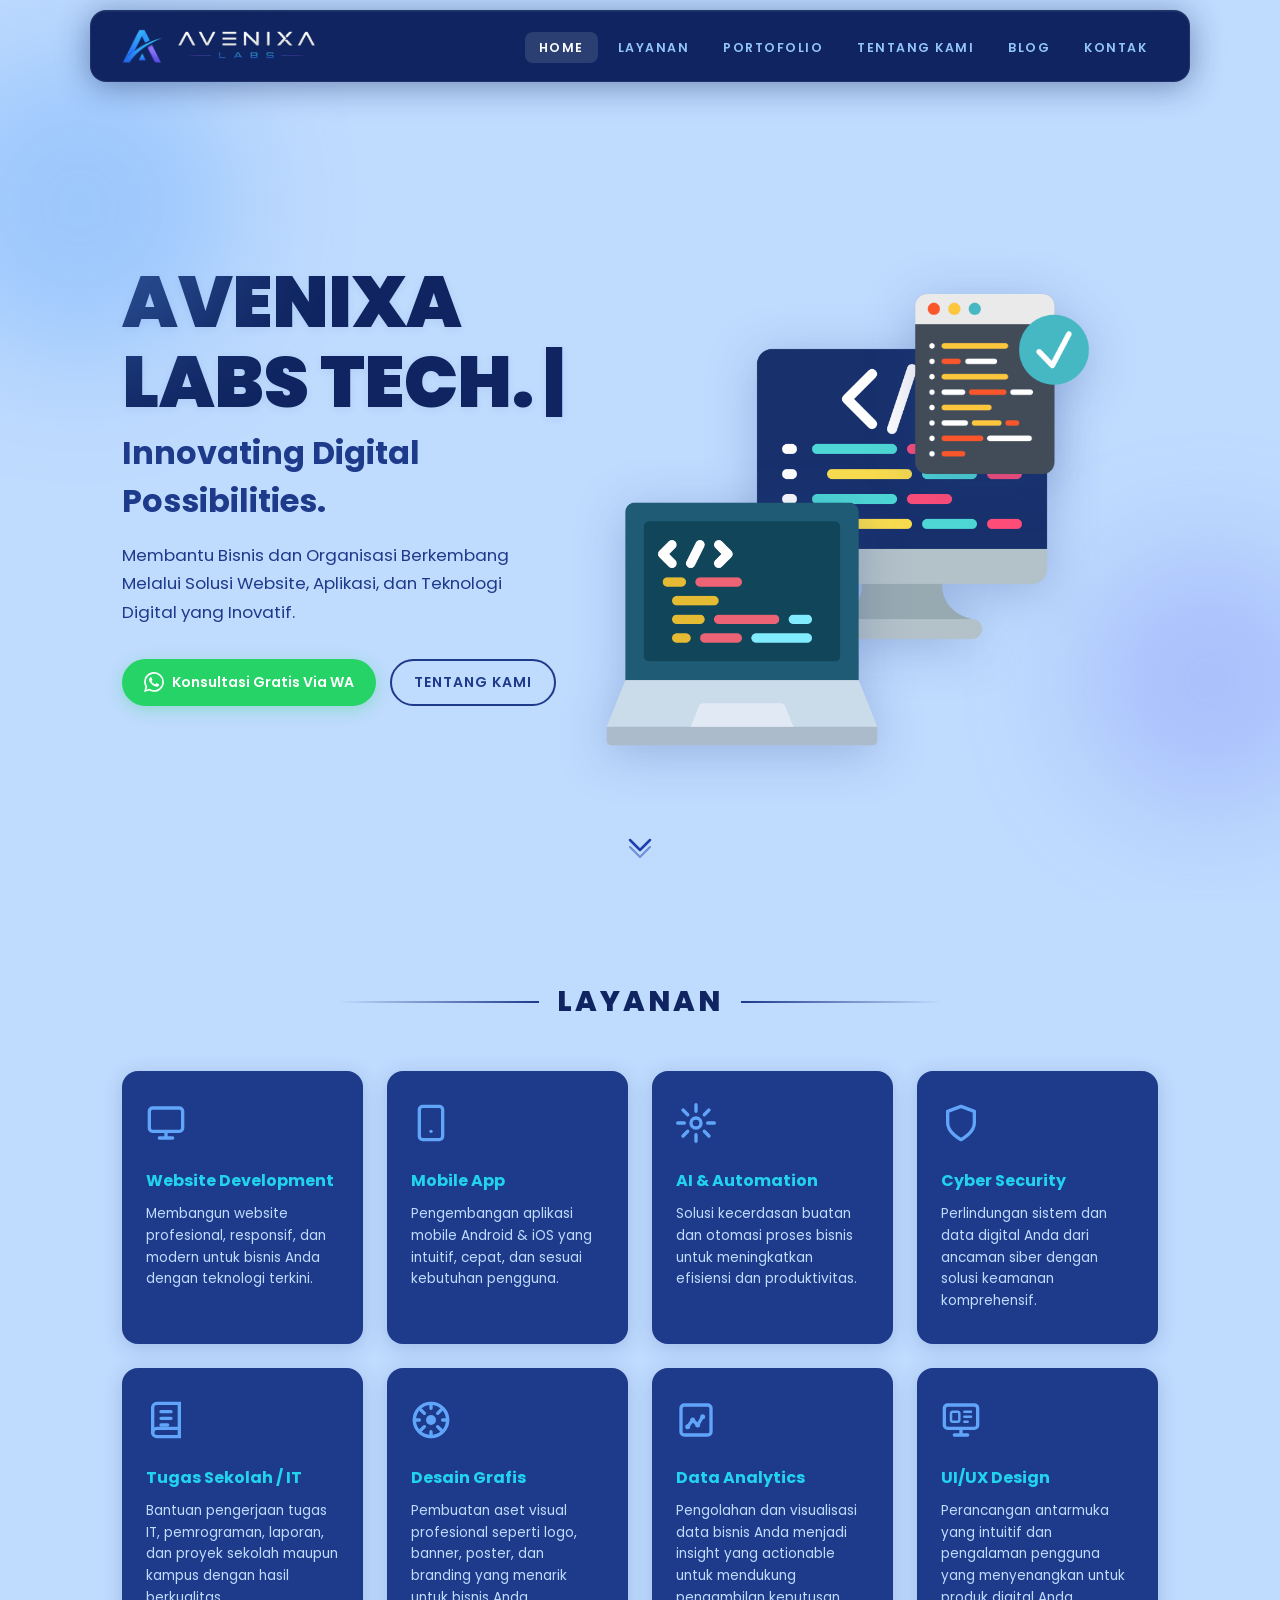
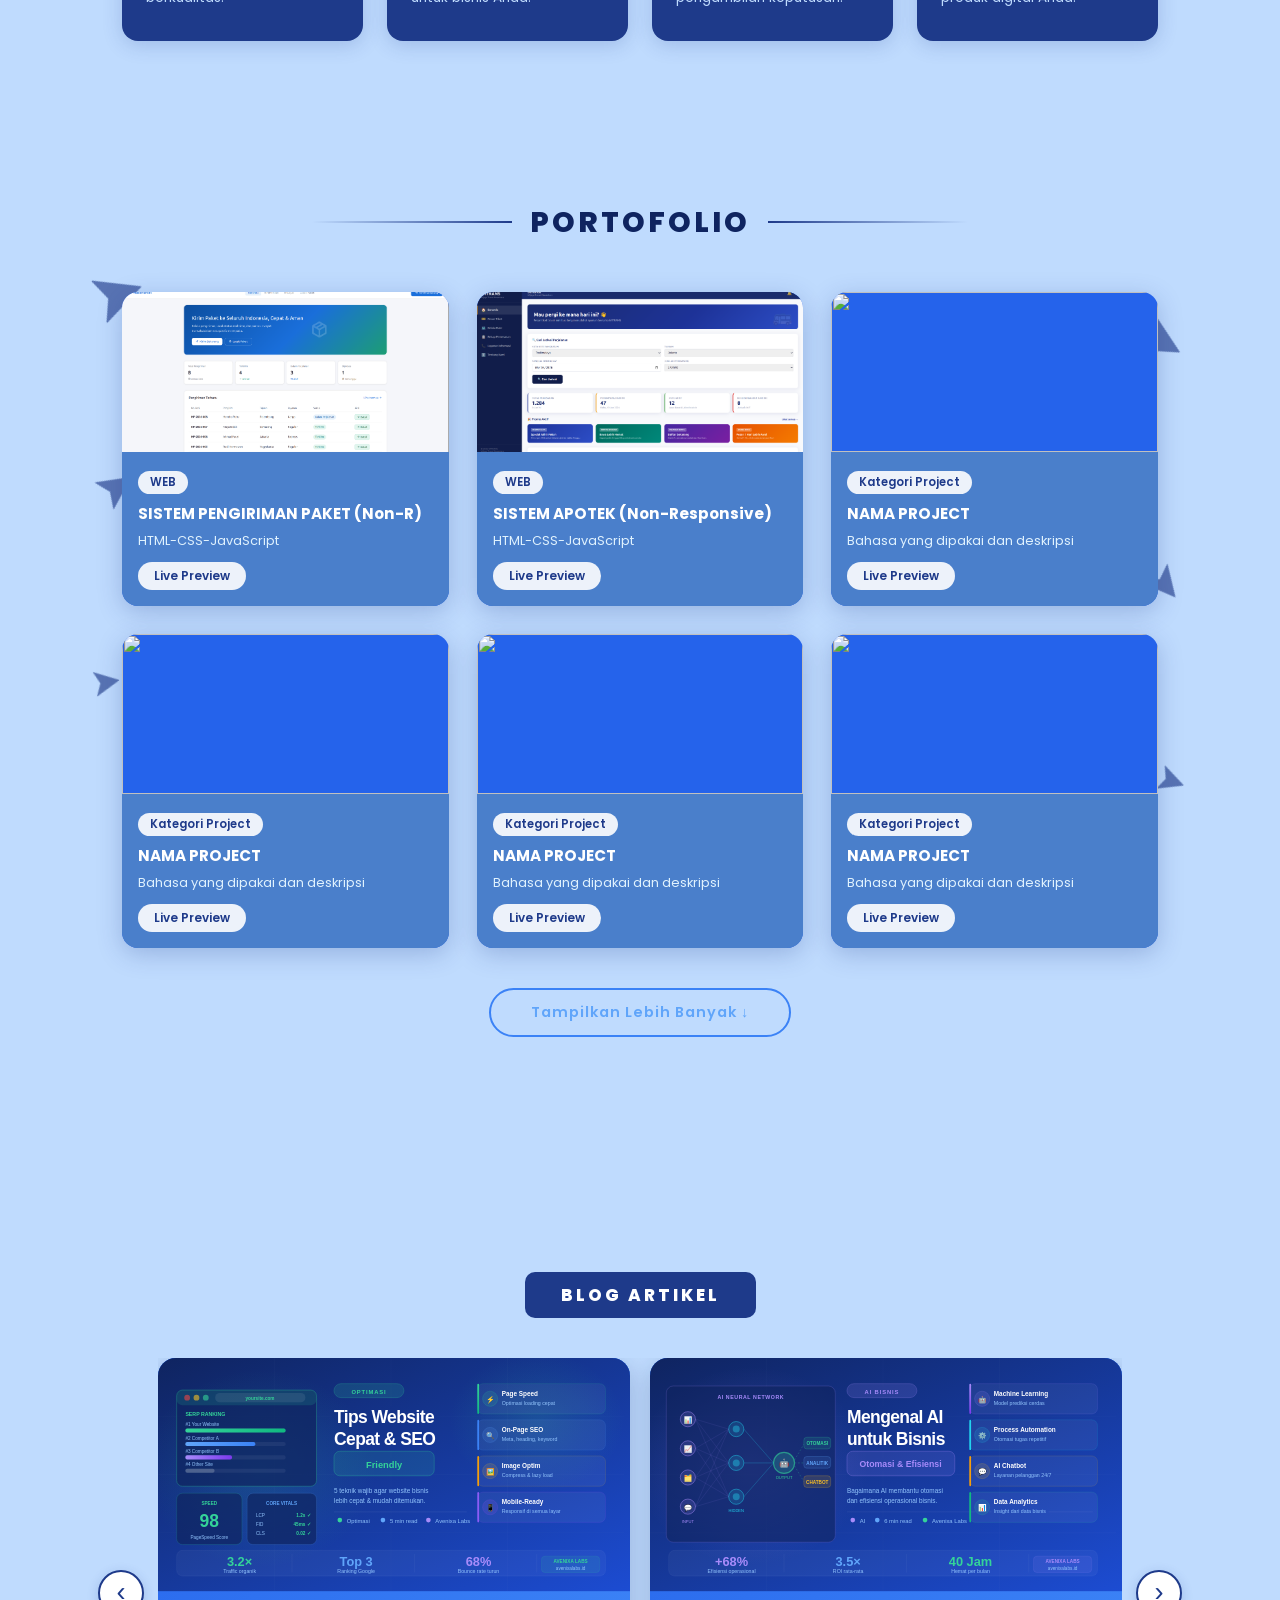
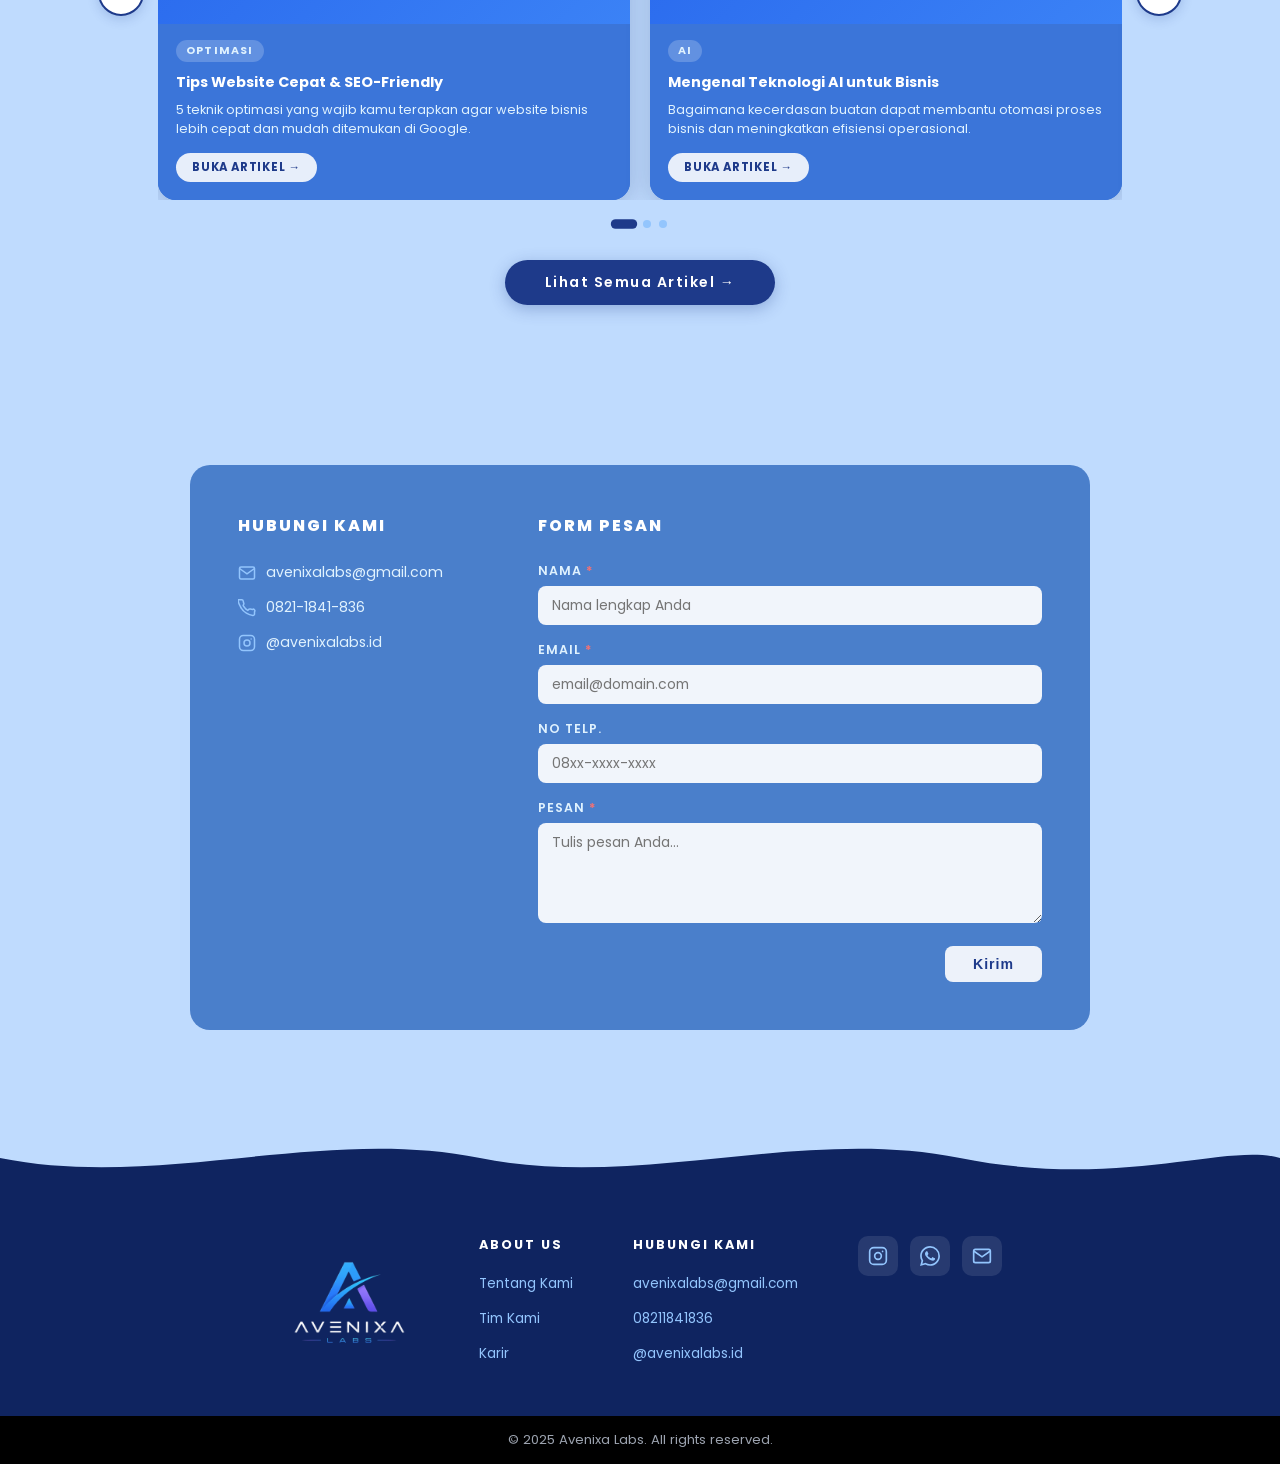
==== index.html @ ec6b3310 "Update index.html" ====
<!DOCTYPE html>
<html lang="id">

<head>
  <meta charset="UTF-8" />
  <meta name="viewport" content="width=device-width, initial-scale=1.0" />
  <title>Avenixa Labs - Innovating Digital Possibilities</title>
  <!-- ========== SEO META TAGS ========== -->
  <meta name="description"
    content="Avenixa Labs - Jasa pembuatan website, aplikasi mobile, desain UI/UX, AI & automation, cyber security, dan solusi digital inovatif untuk bisnis dan organisasi Anda." />
  <meta name="keywords"
    content="jasa website, jasa aplikasi mobile, UI UX design, cyber security, AI automation, desain grafis, data analytics, jasa IT, avenixa labs" />
  <meta name="author" content="Avenixa Labs" />
  <meta name="robots" content="index, follow" />
  <link rel="canonical" href="https://avenixa.my.id/" />

  <!-- Open Graph (WhatsApp, Facebook, dll) -->
  <meta property="og:type" content="website" />
  <meta property="og:title" content="Avenixa Labs - Innovating Digital Possibilities" />
  <meta property="og:description"
    content="Membantu bisnis dan organisasi berkembang melalui solusi website, aplikasi, dan teknologi digital yang inovatif." />
  <meta property="og:url" content="https://avenixa.my.id/" />
  <meta property="og:image" content="https://avenixa.my.id/assets/logo.png" />
  <meta property="og:locale" content="id_ID" />

  <!-- Twitter Card -->
  <meta name="twitter:card" content="summary_large_image" />
  <meta name="twitter:title" content="Avenixa Labs - Innovating Digital Possibilities" />
  <meta name="twitter:description"
    content="Membantu bisnis dan organisasi berkembang melalui solusi website, aplikasi, dan teknologi digital yang inovatif." />
  <meta name="twitter:image" content="https://avenixa.my.id/assets/logo.png" />
  <link rel="icon" type="image/png" href="assets/logo_transparan.png" />
  <link rel="preconnect" href="https://fonts.googleapis.com" />
  <link rel="preconnect" href="https://fonts.gstatic.com" crossorigin />
  <link
    href="https://fonts.googleapis.com/css2?family=Poppins:wght@400;500;600;700;800;900&family=Inter:wght@400;500;600&display=swap"
    rel="stylesheet" />
  <link rel="stylesheet" href="style.css" />
</head>

<body>

  <!-- LOADING SCREEN -->
  <div id="loadingScreen">
    <div class="loader-logo">
      <img src="assets/logo_transparan.png" alt="Avenixa Labs" />
      <span>AVENIXA <em>LABS</em></span>
    </div>
    <div class="loader-bar">
      <div class="loader-fill"></div>
    </div>
    <!-- TEXT DALAM TAHAP PENGEMBANGAN -->
    <!-- <p class="loader-dev-notice">!!!WEBSITE INI MASIH DALAM TAHAP PENGEMBANGAN!!!</p> -->
  </div>

  <!-- ========== PARTICLES CANVAS ========== -->
  <canvas id="particleCanvas"></canvas>

  <!-- ========== NAVBAR (floating pill) ========== -->
  <div class="nav-wrapper" id="navWrapper">
    <nav id="navbar">
      <div class="nav-inner">
        <a href="#home" class="nav-logo">
          <img src="assets/logo_transparan.png" alt="Avenixa Labs" class="nav-logo-img" />
          <img src="assets/text_logo.png" alt="Avenixa Labs" class="nav-logo-img nav-logo-full" />
        </a>

        <ul class="nav-links" id="navLinks">
          <li><a href="#home" class="nav-link active">HOME</a></li>
          <li><a href="#layanan" class="nav-link">LAYANAN</a></li>
          <li><a href="#portofolio" class="nav-link">PORTOFOLIO</a></li>
          <li><a href="tentang.html" class="nav-link">TENTANG KAMI</a></li>
          <li><a href="#blog" class="nav-link">BLOG</a></li>
          <li><a href="#kontak" class="nav-link">KONTAK</a></li>
        </ul>

        <button class="hamburger" id="hamburger" aria-label="Toggle menu">
          <span></span><span></span><span></span>
        </button>
      </div>
    </nav>
  </div>

  <!-- ========== HERO ========== -->
  <section id="home" class="hero">
    <div class="hero-bg-blob blob1"></div>
    <div class="hero-bg-blob blob2"></div>

    <div class="hero-content">
      <div class="hero-text">
        <h1 class="hero-title">
          <span id="typewriter"></span>
          <span class="cursor">|</span>
        </h1>
        <h2 class="hero-subtitle">Innovating Digital Possibilities.</h2>
        <p class="hero-desc">Membantu Bisnis dan Organisasi Berkembang Melalui Solusi Website, Aplikasi, dan Teknologi
          Digital yang Inovatif.</p>
        <div class="hero-btns">
          <a href="https://wa.me/628211841836" class="btn-wa" target="_blank">
            <svg width="20" height="20" viewBox="0 0 24 24" fill="currentColor">
              <path
                d="M17.472 14.382c-.297-.149-1.758-.867-2.03-.967-.273-.099-.471-.148-.67.15-.197.297-.767.966-.94 1.164-.173.199-.347.223-.644.075-.297-.15-1.255-.463-2.39-1.475-.883-.788-1.48-1.761-1.653-2.059-.173-.297-.018-.458.13-.606.134-.133.298-.347.446-.52.149-.174.198-.298.298-.497.099-.198.05-.371-.025-.52-.075-.149-.669-1.612-.916-2.207-.242-.579-.487-.5-.669-.51-.173-.008-.371-.01-.57-.01-.198 0-.52.074-.792.372-.272.297-1.04 1.016-1.04 2.479 0 1.462 1.065 2.875 1.213 3.074.149.198 2.096 3.2 5.077 4.487.709.306 1.262.489 1.694.625.712.227 1.36.195 1.871.118.571-.085 1.758-.719 2.006-1.413.248-.694.248-1.289.173-1.413-.074-.124-.272-.198-.57-.347m-5.421 7.403h-.004a9.87 9.87 0 01-5.031-1.378l-.361-.214-3.741.982.998-3.648-.235-.374a9.86 9.86 0 01-1.51-5.26c.001-5.45 4.436-9.884 9.888-9.884 2.64 0 5.122 1.03 6.988 2.898a9.825 9.825 0 012.893 6.994c-.003 5.45-4.437 9.884-9.885 9.884m8.413-18.297A11.815 11.815 0 0012.05 0C5.495 0 .16 5.335.157 11.892c0 2.096.547 4.142 1.588 5.945L.057 24l6.305-1.654a11.882 11.882 0 005.683 1.448h.005c6.554 0 11.89-5.335 11.893-11.893a11.821 11.821 0 00-3.48-8.413z" />
            </svg>
            Konsultasi Gratis Via WA
          </a>
          <a href="tentang.html" class="btn-outline">TENTANG KAMI</a>
        </div>
      </div>
      <div class="hero-visual" id="heroVisual">
        <div class="parallax-layer" data-speed="0.065" id="pl2">
          <img src="assets/programming.png" alt="Monitor" class="hero-img hero-img-main"
            onerror="this.style.display='none'" />
        </div>
        <div class="parallax-layer" data-speed="0.03" id="pl1">
          <img src="assets/code.png" alt="Code Editor" class="hero-img hero-img-back"
            onerror="this.style.display='none'" />
        </div>
        <div class="parallax-layer" data-speed="0.1" id="pl4">
          <img src="assets/programming1.png" alt="Laptop" class="hero-img hero-img-front"
            onerror="this.style.display='none'" />
        </div>
      </div>
    </div>

    <div class="scroll-down">
      <svg width="36" height="36" viewBox="0 0 36 36" fill="none">
        <polyline points="8,13 18,23 28,13" stroke="#1e40af" stroke-width="2.5" stroke-linecap="round"
          stroke-linejoin="round" />
        <polyline points="8,20 18,30 28,20" stroke="#1e40af" stroke-width="2" stroke-linecap="round"
          stroke-linejoin="round" opacity="0.5" /></svg>
    </div>
  </section>

  <!-- ========== LAYANAN ========== -->
  <section id="layanan" class="layanan">
    <div class="section-header">
      <div class="section-line"></div>
      <h2>LAYANAN</h2>
      <div class="section-line"></div>
    </div>
    <div class="layanan-grid">
      <div class="layanan-card">
        <div class="layanan-icon">
          <svg width="40" height="40" viewBox="0 0 24 24" fill="none">
            <rect x="2" y="3" width="20" height="14" rx="2" stroke="#60a5fa" stroke-width="2" />
            <path d="M8 21h8M12 17v4" stroke="#60a5fa" stroke-width="2" stroke-linecap="round" /></svg>
        </div>
        <h3>Website Development</h3>
        <p>Membangun website profesional, responsif, dan modern untuk bisnis Anda dengan teknologi terkini.</p>
      </div>
      <div class="layanan-card">
        <div class="layanan-icon">
          <svg width="40" height="40" viewBox="0 0 24 24" fill="none">
            <rect x="5" y="2" width="14" height="20" rx="2" stroke="#60a5fa" stroke-width="2" />
            <circle cx="12" cy="17" r="1" fill="#60a5fa" /></svg>
        </div>
        <h3>Mobile App</h3>
        <p>Pengembangan aplikasi mobile Android & iOS yang intuitif, cepat, dan sesuai kebutuhan pengguna.</p>
      </div>
      <div class="layanan-card">
        <div class="layanan-icon">
          <svg width="40" height="40" viewBox="0 0 24 24" fill="none">
            <circle cx="12" cy="12" r="3" stroke="#60a5fa" stroke-width="2" />
            <path
              d="M12 1v4M12 19v4M4.22 4.22l2.83 2.83M16.95 16.95l2.83 2.83M1 12h4M19 12h4M4.22 19.78l2.83-2.83M16.95 7.05l2.83-2.83"
              stroke="#60a5fa" stroke-width="2" stroke-linecap="round" /></svg>
        </div>
        <h3>AI & Automation</h3>
        <p>Solusi kecerdasan buatan dan otomasi proses bisnis untuk meningkatkan efisiensi dan produktivitas.</p>
      </div>
      <div class="layanan-card">
        <div class="layanan-icon">
          <svg width="40" height="40" viewBox="0 0 24 24" fill="none">
            <path d="M12 22s8-4 8-10V5l-8-3-8 3v7c0 6 8 10 8 10z" stroke="#60a5fa" stroke-width="2"
              stroke-linejoin="round" /></svg>
        </div>
        <h3>Cyber Security</h3>
        <p>Perlindungan sistem dan data digital Anda dari ancaman siber dengan solusi keamanan komprehensif.</p>
      </div>
      <div class="layanan-card">
        <div class="layanan-icon">
          <svg width="40" height="40" viewBox="0 0 24 24" fill="none">
            <path d="M4 19.5A2.5 2.5 0 016.5 17H20" stroke="#60a5fa" stroke-width="2" stroke-linecap="round" />
            <path d="M4 4.5A2.5 2.5 0 016.5 2H20v20H6.5A2.5 2.5 0 014 19.5v-15z" stroke="#60a5fa" stroke-width="2" />
            <path d="M9 7h6M9 11h6M9 15h4" stroke="#60a5fa" stroke-width="2" stroke-linecap="round" />
          </svg>
        </div>
        <h3>Tugas Sekolah / IT</h3>
        <p>Bantuan pengerjaan tugas IT, pemrograman, laporan, dan proyek sekolah maupun kampus dengan hasil berkualitas.
        </p>
      </div>
      <div class="layanan-card">
        <div class="layanan-icon">
          <svg width="40" height="40" viewBox="0 0 24 24" fill="none">
            <circle cx="12" cy="12" r="10" stroke="#60a5fa" stroke-width="2" />
            <circle cx="12" cy="12" r="3" fill="#60a5fa" />
            <path d="M12 2v3M12 19v3M2 12h3M19 12h3" stroke="#60a5fa" stroke-width="2" stroke-linecap="round" />
            <path d="M6 6l2 2M16 16l2 2M6 18l2-2M16 8l2-2" stroke="#60a5fa" stroke-width="2" stroke-linecap="round" />
          </svg>
        </div>
        <h3>Desain Grafis</h3>
        <p>Pembuatan aset visual profesional seperti logo, banner, poster, dan branding yang menarik untuk bisnis Anda.
        </p>
      </div>
      <div class="layanan-card">
        <div class="layanan-icon">
          <svg width="40" height="40" viewBox="0 0 24 24" fill="none">
            <rect x="3" y="3" width="18" height="18" rx="2" stroke="#60a5fa" stroke-width="2" />
            <path d="M7 16l3-4 3 3 3-5" stroke="#60a5fa" stroke-width="2" stroke-linecap="round"
              stroke-linejoin="round" />
            <circle cx="7" cy="16" r="1.5" fill="#60a5fa" />
            <circle cx="10" cy="12" r="1.5" fill="#60a5fa" />
            <circle cx="13" cy="15" r="1.5" fill="#60a5fa" />
            <circle cx="16" cy="10" r="1.5" fill="#60a5fa" />
          </svg>
        </div>
        <h3>Data Analytics</h3>
        <p>Pengolahan dan visualisasi data bisnis Anda menjadi insight yang actionable untuk mendukung pengambilan
          keputusan.</p>
      </div>
      <div class="layanan-card">
        <div class="layanan-icon">
          <svg width="40" height="40" viewBox="0 0 24 24" fill="none">
            <rect x="2" y="3" width="20" height="14" rx="2" stroke="#60a5fa" stroke-width="2" />
            <path d="M8 21h8M12 17v4" stroke="#60a5fa" stroke-width="2" stroke-linecap="round" />
            <rect x="6" y="7" width="5" height="6" rx="1" stroke="#60a5fa" stroke-width="1.5" />
            <path d="M14 7h4M14 10h4M14 13h2" stroke="#60a5fa" stroke-width="1.5" stroke-linecap="round" />
          </svg>
        </div>
        <h3>UI/UX Design</h3>
        <p>Perancangan antarmuka yang intuitif dan pengalaman pengguna yang menyenangkan untuk produk digital Anda.</p>
      </div>
    </div>
  </section>

  <!-- ========== PORTOFOLIO ========== -->
  <section id="portofolio" class="portofolio">
    <div class="plane-group left-planes" id="leftPlanes">
      <div class="plane" data-speed="0.04" style="--s:1.1;--r:-20deg;top:15%;left:5%">
        <svg viewBox="0 0 40 40" fill="none">
          <polygon points="2,38 38,20 2,2 10,20" fill="#1e3a8a" stroke="#1e3a8a" stroke-linejoin="round" /></svg>
      </div>
      <div class="plane" data-speed="0.07" style="--s:0.8;--r:-35deg;top:35%;left:8%">
        <svg viewBox="0 0 40 40" fill="none">
          <polygon points="2,38 38,20 2,2 10,20" fill="#1e3a8a" stroke="#1e3a8a" stroke-linejoin="round" /></svg>
      </div>
      <div class="plane" data-speed="0.05" style="--s:0.6;--r:-10deg;top:55%;left:3%">
        <svg viewBox="0 0 40 40" fill="none">
          <polygon points="2,38 38,20 2,2 10,20" fill="#1e3a8a" stroke="#1e3a8a" stroke-linejoin="round" /></svg>
      </div>
    </div>
    <div class="plane-group right-planes" id="rightPlanes">
      <div class="plane" data-speed="0.05" style="--s:1;--r:30deg;top:20%;right:5%">
        <svg viewBox="0 0 40 40" fill="none">
          <polygon points="2,38 38,20 2,2 10,20" fill="#1e3a8a" stroke="#1e3a8a" stroke-linejoin="round" /></svg>
      </div>
      <div class="plane" data-speed="0.08" style="--s:0.75;--r:50deg;top:45%;right:7%">
        <svg viewBox="0 0 40 40" fill="none">
          <polygon points="2,38 38,20 2,2 10,20" fill="#1e3a8a" stroke="#1e3a8a" stroke-linejoin="round" /></svg>
      </div>
      <div class="plane" data-speed="0.04" style="--s:0.6;--r:20deg;top:65%;right:4%">
        <svg viewBox="0 0 40 40" fill="none">
          <polygon points="2,38 38,20 2,2 10,20" fill="#1e3a8a" stroke="#1e3a8a" stroke-linejoin="round" /></svg>
      </div>
    </div>

    <div class="section-header">
      <div class="section-line"></div>
      <h2>PORTOFOLIO</h2>
      <div class="section-line"></div>
    </div>

    <div class="porto-grid">
      <div class="porto-card">
        <img src="project/p1.png" class="porto-thumb-img" alt="" loading="lazy">
        <div class="porto-info">
          <span class="porto-cat">WEB</span>
          <h3>SISTEM PENGIRIMAN PAKET (Non-R)</h3>
          <p>HTML-CSS-JavaScript</p>
          <a href="https://HZX-Greedy.github.io/HAZZPARCEL/" class="btn-preview">Live Preview</a>
        </div>
      </div>
      <div class="porto-card">
        <img src="project/p2.png" class="porto-thumb-img" alt="" loading="lazy">
        <div class="porto-info">
          <span class="porto-cat">WEB</span>
          <h3>SISTEM APOTEK (Non-Responsive) </h3>
          <p>HTML-CSS-JavaScript</p>
          <a href="https://abnerxsibarani.github.io/SistemApotek/" class="btn-preview">Live Preview</a>
        </div>
      </div>
      <div class="porto-card">
        <img src="assets/project3.jpg" class="porto-thumb-img" alt="" loading="lazy">
        <div class="porto-info">
          <span class="porto-cat">Kategori Project</span>
          <h3>NAMA PROJECT</h3>
          <p>Bahasa yang dipakai dan deskripsi</p>
          <a href="#" class="btn-preview">Live Preview</a>
        </div>
      </div>
      <div class="porto-card">
        <img src="assets/project4.jpg" class="porto-thumb-img" alt="" loading="lazy">
        <div class="porto-info">
          <span class="porto-cat">Kategori Project</span>
          <h3>NAMA PROJECT</h3>
          <p>Bahasa yang dipakai dan deskripsi</p>
          <a href="#" class="btn-preview">Live Preview</a>
        </div>
      </div>
      <div class="porto-card">
        <img src="assets/project3.jpg" class="porto-thumb-img" alt="" loading="lazy">
        <div class="porto-info">
          <span class="porto-cat">Kategori Project</span>
          <h3>NAMA PROJECT</h3>
          <p>Bahasa yang dipakai dan deskripsi</p>
          <a href="#" class="btn-preview">Live Preview</a>
        </div>
      </div>
      <div class="porto-card">
        <img src="assets/project6.jpg" class="porto-thumb-img" alt="" loading="lazy">
        <div class="porto-info">
          <span class="porto-cat">Kategori Project</span>
          <h3>NAMA PROJECT</h3>
          <p>Bahasa yang dipakai dan deskripsi</p>
          <a href="#" class="btn-preview">Live Preview</a>
        </div>
      </div>
      <div class="porto-card">
        <img src="assets/project6.jpg" class="porto-thumb-img" alt="" loading="lazy">
        <div class="porto-info">
          <span class="porto-cat">Kategori Project</span>
          <h3>NAMA PROJECT</h3>
          <p>Bahasa yang dipakai dan deskripsi</p>
          <a href="#" class="btn-preview">Live Preview</a>
        </div>
      </div>
      <div class="porto-card">
        <img src="assets/project6.jpg" class="porto-thumb-img" alt="" loading="lazy">
        <div class="porto-info">
          <span class="porto-cat">Kategori Project</span>
          <h3>NAMA PROJECT</h3>
          <p>Bahasa yang dipakai dan deskripsi</p>
          <a href="#" class="btn-preview">Live Preview</a>
        </div>
      </div>
      <div class="porto-card">
        <img src="assets/project6.jpg" class="porto-thumb-img" alt="" loading="lazy">
        <div class="porto-info">
          <span class="porto-cat">Kategori Project</span>
          <h3>NAMA PROJECT</h3>
          <p>Bahasa yang dipakai dan deskripsi</p>
          <a href="#" class="btn-preview">Live Preview</a>
        </div>
      </div>
      <div class="porto-card">
        <img src="assets/project6.jpg" class="porto-thumb-img" alt="" loading="lazy">
        <div class="porto-info">
          <span class="porto-cat">Kategori Project</span>
          <h3>NAMA PROJECT</h3>
          <p>Bahasa yang dipakai dan deskripsi</p>
          <a href="#" class="btn-preview">Live Preview</a>
        </div>
      </div>
      <div class="porto-card">
        <img src="assets/project6.jpg" class="porto-thumb-img" alt="" loading="lazy">
        <div class="porto-info">
          <span class="porto-cat">Kategori Project</span>
          <h3>NAMA PROJECT</h3>
          <p>Bahasa yang dipakai dan deskripsi</p>
          <a href="#" class="btn-preview">Live Preview</a>
        </div>
      </div>
      <div class="porto-card">
        <img src="assets/project6.jpg" class="porto-thumb-img" alt="" loading="lazy">
        <div class="porto-info">
          <span class="porto-cat">Kategori Project</span>
          <h3>NAMA PROJECT</h3>
          <p>Bahasa yang dipakai dan deskripsi</p>
          <a href="#" class="btn-preview">Live Preview</a>
        </div>
      </div>
      <!-- UP -->
    </div>
    <div class="porto-more-wrap">
      <button class="btn-porto-more" id="btnPortoMore">Tampilkan Lebih Banyak ↓</button>
    </div>
  </section>
  <br><br><br>

  <!-- ========== BLOG ========== -->
  <section id="blog" class="blog">
    <div class="blog-header">
      <h2>BLOG ARTIKEL</h2>
    </div>

    <div class="blog-carousel-outer">
      <button class="carousel-btn prev" id="blogPrev">&#8249;</button>

      <div class="blog-carousel-viewport">
        <div class="blog-carousel" id="blogCarousel">

          <!-- BLOG TIPS WEBSITE CEPAT -->
          <div class="blog-card">
            <div class="blog-img-wrap">
              <img src="assets/thumbnails/blogSEO.svg" alt="Mobile-First Development" loading="lazy" />
            </div>
            <div class="blog-content">
              <span class="blog-tag">Optimasi</span>
              <h4 class="blog-title">Tips Website Cepat &amp; SEO-Friendly</h4>
              <p class="blog-desc">5 teknik optimasi yang wajib kamu terapkan agar website bisnis lebih cepat dan mudah
                ditemukan di Google.</p>
              <div class="blog-footer">
                <a href="pages/TipsWebsiteCepat&SEO-Friendly/index.html" class="btn-artikel">BUKA ARTIKEL →</a>
              </div>
            </div>
          </div>


          <!-- BLOG AI -->
          <div class="blog-card">
            <div class="blog-img-wrap">
              <div class="artikel-thumbnail">
                <img src="assets/thumbnails/blogAI.svg" alt="AI Thumbnail" loading="lazy" />
              </div>
              <div class="blog-img-placeholder">
                <svg width="40" height="40" viewBox="0 0 24 24" fill="none">
                  <rect x="3" y="3" width="18" height="18" rx="3" stroke="#93c5fd" stroke-width="1.5" />
                  <circle cx="8.5" cy="8.5" r="1.5" fill="#93c5fd" />
                  <path d="M21 15l-5-5L5 21" stroke="#93c5fd" stroke-width="1.5" stroke-linecap="round" /></svg>
                <span>Blog Image</span>
              </div>
            </div>
            <div class="blog-content">
              <span class="blog-tag">AI</span>
              <h4 class="blog-title">Mengenal Teknologi AI untuk Bisnis</h4>
              <p class="blog-desc">Bagaimana kecerdasan buatan dapat membantu otomasi proses bisnis dan meningkatkan
                efisiensi operasional.</p>
              <div class="blog-footer">
                <a href="pages/artikelAiBisnis/index.html" class="btn-artikel">BUKA ARTIKEL →</a>
              </div>
            </div>
          </div>

          <div class="blog-card">
            <div class="blog-img-wrap">
              <!-- BLOG TREN -->
              <img src="assets/thumbnails/blogDesain.svg" alt="Mobile-First Development" loading="lazy" />
              <div class="blog-img-placeholder">
                <svg width="40" height="40" viewBox="0 0 24 24" fill="none">
                  <rect x="3" y="3" width="18" height="18" rx="3" stroke="#93c5fd" stroke-width="1.5" />
                  <circle cx="8.5" cy="8.5" r="1.5" fill="#93c5fd" />
                  <path d="M21 15l-5-5L5 21" stroke="#93c5fd" stroke-width="1.5" stroke-linecap="round" /></svg>
                <span>Blog Image</span>
              </div>
            </div>
            <div class="blog-content">
              <span class="blog-tag">Desain</span>
              <h4 class="blog-title">Tren Desain UI/UX 2025-2026</h4>
              <p class="blog-desc">Eksplorasi tren desain interface terkini yang sedang mendominasi industri digital di
                tahun 2025-2026.</p>
              <div class="blog-footer">
                <a href="pages/artikelUIUXDesain2025-2026/index.html" class="btn-artikel">BUKA ARTIKEL →</a>
              </div>
            </div>
          </div>

          <!-- BLOG KEAMANAN -->
          <div class="blog-card">
            <div class="blog-img-wrap">
              <img src="assets/thumbnails/blogKeamanan.svg" alt="Mobile-First Development" loading="lazy" />
              <div class="blog-img-placeholder">
                <svg width="40" height="40" viewBox="0 0 24 24" fill="none">
                  <rect x="3" y="3" width="18" height="18" rx="3" stroke="#93c5fd" stroke-width="1.5" />
                  <circle cx="8.5" cy="8.5" r="1.5" fill="#93c5fd" />
                  <path d="M21 15l-5-5L5 21" stroke="#93c5fd" stroke-width="1.5" stroke-linecap="round" /></svg>
                <span>Blog Image</span>
              </div>
            </div>
            <div class="blog-content">
              <span class="blog-tag">Keamanan</span>
              <h4 class="blog-title">Keamanan Siber untuk UMKM</h4>
              <p class="blog-desc">Panduan praktis melindungi data bisnis kecil dari ancaman siber yang semakin canggih.
              </p>
              <div class="blog-footer">
                <a href="pages/KeamananSiberUntukUmkm/index.html" class="btn-artikel">BUKA ARTIKEL →</a>
              </div>
            </div>
          </div>

          <!-- BLOG MOBILE -->
          <div class="blog-card">
            <div class="blog-img-wrap">
              <img src="assets/thumbnails/blogMobile.svg" alt="Mobile-First Development" loading="lazy" />
              <div class="blog-img-placeholder">
                <svg width="40" height="40" viewBox="0 0 24 24" fill="none">
                  <rect x="3" y="3" width="18" height="18" rx="3" stroke="#93c5fd" stroke-width="1.5" />
                  <circle cx="8.5" cy="8.5" r="1.5" fill="#93c5fd" />
                  <path d="M21 15l-5-5L5 21" stroke="#93c5fd" stroke-width="1.5" stroke-linecap="round" /></svg>
                <span>Blog Image</span>
              </div>
            </div>
            <div class="blog-content">
              <span class="blog-tag">Mobile</span>
              <h4 class="blog-title">Mobile-First Development</h4>
              <p class="blog-desc">Mengapa pendekatan mobile-first menjadi standar baru dalam pengembangan aplikasi
                modern.</p>
              <div class="blog-footer">
                <a href="pages/MobileFirstDevelopment/index.html" class="btn-artikel">BUKA ARTIKEL →</a>
              </div>
            </div>
          </div>

          <!-- BLOG CLOUD -->
          <div class="blog-card">
            <div class="blog-img-wrap">
              <img src="assets/thumbnails/blogCloud.svg" alt="Cloud Computing untuk Startup">
              <div class="blog-img-placeholder">
                <svg width="40" height="40" viewBox="0 0 24 24" fill="none">
                  <rect x="3" y="3" width="18" height="18" rx="3" stroke="#93c5fd" stroke-width="1.5" />
                  <circle cx="8.5" cy="8.5" r="1.5" fill="#93c5fd" />
                  <path d="M21 15l-5-5L5 21" stroke="#93c5fd" stroke-width="1.5" stroke-linecap="round" /></svg>
                <span>Blog Image</span>
              </div>
            </div>
            <div class="blog-content">
              <span class="blog-tag">Cloud</span>
              <h4 class="blog-title">Cloud Computing untuk Startup</h4>
              <p class="blog-desc">Manfaat dan strategi adopsi cloud computing yang tepat bagi startup yang ingin
                scale-up dengan efisien.</p>
              <div class="blog-footer">
                <a href="pages/CloudComputingUntukStartup/index.html" class="btn-artikel">BUKA ARTIKEL →</a>
              </div>
            </div>
          </div>

          <!--<div class="blog-card">
            <div class="blog-img-wrap">
              <img src="assets/blog6.jpg" class="blog-img" alt="Blog 6" loading="lazy"
                onerror="this.style.display='none';this.parentElement.classList.add('no-img')">
              <div class="blog-img-placeholder">
                <svg width="40" height="40" viewBox="0 0 24 24" fill="none">
                  <rect x="3" y="3" width="18" height="18" rx="3" stroke="#93c5fd" stroke-width="1.5" />
                  <circle cx="8.5" cy="8.5" r="1.5" fill="#93c5fd" />
                  <path d="M21 15l-5-5L5 21" stroke="#93c5fd" stroke-width="1.5" stroke-linecap="round" /></svg>
                <span>Blog Image</span>
              </div>
            </div>
            <div class="blog-content">
              <span class="blog-tag">Cloud</span>
              <h4 class="blog-title">Cloud Computing untuk Startup</h4>
              <p class="blog-desc">Manfaat dan strategi adopsi cloud computing yang tepat bagi startup yang ingin
                scale-up dengan efisien.</p>
              <div class="blog-footer">
                <a href="#" class="btn-artikel">BUKA ARTIKEL →</a>
              </div>
            </div>
          </div> -->

        </div>
      </div>


      <div class="carousel-dots" id="carouselDots"></div>

      <button class="carousel-btn next" id="blogNext">&#8250;</button>
    </div>
    <div class="blog-carousel-outer blog-more-wrap">
      <a href="pages/blog.html" class="btn-blog-more">Lihat Semua Artikel →</a>
    </div>
  </section>

  <!-- ========== KONTAK ========== -->
  <section id="kontak" class="kontak">
    <div class="kontak-box">
      <div class="kontak-info">
        <h2>HUBUNGI KAMI</h2>
        <ul>
          <li>
            <svg width="18" height="18" viewBox="0 0 24 24" fill="none">
              <path d="M4 4h16c1.1 0 2 .9 2 2v12c0 1.1-.9 2-2 2H4c-1.1 0-2-.9-2-2V6c0-1.1.9-2 2-2z" stroke="#93c5fd"
                stroke-width="2" />
              <polyline points="22,6 12,13 2,6" stroke="#93c5fd" stroke-width="2" /></svg>
            avenixalabs@gmail.com
          </li>
          <li>
            <svg width="18" height="18" viewBox="0 0 24 24" fill="none">
              <path
                d="M22 16.92v3a2 2 0 01-2.18 2 19.79 19.79 0 01-8.63-3.07A19.5 19.5 0 013.07 9.81a19.79 19.79 0 01-3.07-8.67A2 2 0 012 1h3a2 2 0 012 1.72c.127.96.361 1.903.7 2.81a2 2 0 01-.45 2.11L6.91 8.97a16 16 0 006.12 6.12l1.27-1.27a2 2 0 012.11-.45c.907.339 1.85.573 2.81.7A2 2 0 0122 16.92z"
                stroke="#93c5fd" stroke-width="2" /></svg>
            0821-1841-836
          </li>
          <li>
            <svg width="18" height="18" viewBox="0 0 24 24" fill="none">
              <rect x="2" y="2" width="20" height="20" rx="5" stroke="#93c5fd" stroke-width="2" />
              <circle cx="12" cy="12" r="4" stroke="#93c5fd" stroke-width="2" />
              <circle cx="17.5" cy="6.5" r="1" fill="#93c5fd" /></svg>
            @avenixalabs.id
          </li>
        </ul>
      </div>
      <div class="kontak-form">
        <h2>FORM PESAN</h2>
        <div class="form-group">
          <label>NAMA <span>*</span></label>
          <input type="text" id="inputNama" placeholder="Nama lengkap Anda" />
        </div>
        <div class="form-group">
          <label>EMAIL <span>*</span></label>
          <input type="email" id="inputEmail" placeholder="email@domain.com" />
        </div>
        <div class="form-group">
          <label>NO TELP.</label>
          <input type="tel" id="inputTelp" placeholder="08xx-xxxx-xxxx" />
        </div>
        <div class="form-group">
          <label>PESAN <span>*</span></label>
          <textarea id="inputPesan" placeholder="Tulis pesan Anda..."></textarea>
        </div>
        <button class="btn-kirim" id="btnKirim">Kirim</button>
      </div>
    </div>
  </section>

  <!-- ========== FOOTER ========== -->
  <footer id="footer">
    <div class="footer-wave">
      <svg viewBox="0 0 1440 100" preserveAspectRatio="none" xmlns="http://www.w3.org/2000/svg">
        <path d="M0,60 C180,100 360,20 540,60 C720,100 900,20 1080,60 C1260,100 1380,40 1440,60 L1440,100 L0,100 Z"
          fill="#0f2460" />
      </svg>
    </div>
    <div class="footer-body">
      <div class="footer-logo">
        <img src="assets/logo.png" alt="Avenixa Labs" class="footer-logo-img" />
      </div>
      <div class="footer-col">
        <h4>ABOUT US</h4>
        <ul>
          <li><a href="tentang.html">Tentang Kami</a></li>
          <li><a href="tentang.html#tim">Tim Kami</a></li>
          <li><a href="karir.html">Karir</a></li>
        </ul>
      </div>
      <div class="footer-col">
        <h4>HUBUNGI KAMI</h4>
        <ul>
          <li><a href="mailto:avenixalabs@gmail.com">avenixalabs@gmail.com</a></li>
          <li><a href="tel:08211841836">08211841836</a></li>
          <li><a href="https://www.instagram.com/avenixalabs.id" target="_blank"
              rel="noopener noreferrer">@avenixalabs.id</a></li>
        </ul>
      </div>
      <div class="footer-sosmed">
        <a href="https://www.instagram.com/avenixalabs.id" target="_blank" rel="noopener noreferrer" class="sosmed-btn"
          title="Instagram">
          <svg width="20" height="20" viewBox="0 0 24 24" fill="none">
            <rect x="2" y="2" width="20" height="20" rx="5" stroke="currentColor" stroke-width="2" />
            <circle cx="12" cy="12" r="4" stroke="currentColor" stroke-width="2" />
            <circle cx="17.5" cy="6.5" r="1" fill="currentColor" /></svg>
        </a>
        <a href="https://wa.me/628211841836" target="_blank" rel="noopener noreferrer" class="sosmed-btn"
          title="WhatsApp">
          <svg width="20" height="20" viewBox="0 0 24 24" fill="currentColor">
            <path
              d="M17.472 14.382c-.297-.149-1.758-.867-2.03-.967-.273-.099-.471-.148-.67.15-.197.297-.767.966-.94 1.164-.173.199-.347.223-.644.075-.297-.15-1.255-.463-2.39-1.475-.883-.788-1.48-1.761-1.653-2.059-.173-.297-.018-.458.13-.606.134-.133.298-.347.446-.52.149-.174.198-.298.298-.497.099-.198.05-.371-.025-.52-.075-.149-.669-1.612-.916-2.207-.242-.579-.487-.5-.669-.51-.173-.008-.371-.01-.57-.01-.198 0-.52.074-.792.372-.272.297-1.04 1.016-1.04 2.479 0 1.462 1.065 2.875 1.213 3.074.149.198 2.096 3.2 5.077 4.487.709.306 1.262.489 1.694.625.712.227 1.36.195 1.871.118.571-.085 1.758-.719 2.006-1.413.248-.694.248-1.289.173-1.413-.074-.124-.272-.198-.57-.347m-5.421 7.403h-.004a9.87 9.87 0 01-5.031-1.378l-.361-.214-3.741.982.998-3.648-.235-.374a9.86 9.86 0 01-1.51-5.26c.001-5.45 4.436-9.884 9.888-9.884 2.64 0 5.122 1.03 6.988 2.898a9.825 9.825 0 012.893 6.994c-.003 5.45-4.437 9.884-9.885 9.884m8.413-18.297A11.815 11.815 0 0012.05 0C5.495 0 .16 5.335.157 11.892c0 2.096.547 4.142 1.588 5.945L.057 24l6.305-1.654a11.882 11.882 0 005.683 1.448h.005c6.554 0 11.89-5.335 11.893-11.893a11.821 11.821 0 00-3.48-8.413z" />
          </svg>
        </a>
        <a href="mailto:avenixalabs@gmail.com" class="sosmed-btn" title="Gmail">
          <svg width="20" height="20" viewBox="0 0 24 24" fill="none">
            <path d="M4 4h16c1.1 0 2 .9 2 2v12c0 1.1-.9 2-2 2H4c-1.1 0-2-.9-2-2V6c0-1.1.9-2 2-2z" stroke="currentColor"
              stroke-width="2" />
            <polyline points="22,6 12,13 2,6" stroke="currentColor" stroke-width="2" />
          </svg>
        </a>
      </div>
    </div>
    <div class="footer-copy">
      <p>&copy; 2025 Avenixa Labs. All rights reserved.</p>
    </div>
  </footer>
  <!-- BACK TO TOP -->
  <button id="backToTop" aria-label="Kembali ke atas">
    <svg width="20" height="20" viewBox="0 0 24 24" fill="none">
      <polyline points="18,15 12,9 6,15" stroke="currentColor" stroke-width="2.5" stroke-linecap="round"
        stroke-linejoin="round" />
    </svg>
  </button>
  <script src="script.js"></script>
  <script defer src='https://static.cloudflareinsights.com/beacon.min.js' data-cf-beacon='{"token": "6a5fc8a5b95b415f83edb2f03841d43c"}'>
  </script>
</body>

</html>
---- style.css ----
/* ==============================
   ROOT & RESET
============================== */
:root {
  --bg: #bfdbfe;
  --bg2: #93c5fd;
  --navy: #1e3a8a;
  --navy-dark: #0f2460;
  --navy-mid: #1d4ed8;
  --card-bg: #2563eb;
  --card-bg2: #3b82f6;
  --card-info: #4a7fcb;
  --white: #ffffff;
  --text-dark: #1e3a8a;
  --text-light: #e0f2fe;
  --accent: #22d3ee;
  --green-wa: #25D366;
  --nav-h: 72px;
  --nav-outer-h: 88px;
  --font: 'Poppins', sans-serif;
}

div,
p {
  max-width: 100%;
}

*,
*::before,
*::after {
  box-sizing: border-box;
  margin: 0;
  padding: 0;
}

html {
  scroll-behavior: smooth;
  scroll-padding-top: var(--nav-outer-h);
  overflow-x: hidden;
  width: 100%;
  max-width: 100vw;
}

body {
  font-family: var(--font);
  background: var(--bg);
  color: var(--text-dark);
  overflow-x: hidden;
}

/* ==============================
   PARTICLE CANVAS
============================== */
#particleCanvas {
  position: fixed;
  top: 0;
  left: 0;
  width: 100%;
  height: 100%;
  pointer-events: none;
  z-index: 0;
  opacity: 0.55;
}

/* Semua section content di atas canvas */
.nav-wrapper,
.hero,
#layanan,
#portofolio,
#blog,
#kontak,
#footer {
  position: relative;
  z-index: 1;
}

/* ==============================
   LOADING SCREEN
============================== */
#loadingScreen {
  position: fixed;
  inset: 0;
  background: var(--navy-dark);
  z-index: 9999;
  display: flex;
  flex-direction: column;
  align-items: center;
  justify-content: center;
  gap: 28px;
  transition: opacity 0.5s ease, visibility 0.5s ease;
}

#loadingScreen.hide {
  opacity: 0;
  visibility: hidden;
}

.loader-logo {
  display: flex;
  flex-direction: column;
  align-items: center;
  gap: 10px;
}

.loader-logo img {
  height: 80px;
  mix-blend-mode: screen;
  animation: pulseLogo 1.2s ease-in-out infinite;
}

.loader-logo span {
  color: #fff;
  font-family: var(--font);
  font-size: 1.2rem;
  font-weight: 700;
  letter-spacing: 4px;
}

.loader-logo span em {
  font-style: normal;
  color: #93c5fd;
  font-size: 0.8rem;
  display: block;
  text-align: center;
  letter-spacing: 6px;
}

.loader-bar {
  width: 180px;
  height: 4px;
  background: rgba(255, 255, 255, 0.15);
  border-radius: 4px;
  overflow: hidden;
}

.loader-fill {
  height: 100%;
  width: 0%;
  background: linear-gradient(90deg, #60a5fa, #22d3ee);
  border-radius: 4px;
  animation: fillBar 1.8s ease forwards;
}

@keyframes pulseLogo {

  0%,
  100% {
    transform: scale(1);
    opacity: 1;
  }

  50% {
    transform: scale(1.06);
    opacity: 0.85;
  }
}

@keyframes fillBar {
  0% {
    width: 0%;
  }

  100% {
    width: 100%;
  }
}

/* ==============================
   NAVBAR — FLOATING PILL
============================== */
.nav-wrapper {
  position: fixed;
  top: 0;
  left: 0;
  right: 0;
  z-index: 1000;
  padding: 10px 24px;
  pointer-events: none;
}

#navbar {
  pointer-events: all;
  max-width: 1100px;
  margin: 0 auto;
  background: var(--navy-dark);
  height: var(--nav-h);
  border-radius: 16px;
  box-shadow: 0 4px 32px rgba(15, 36, 96, 0.45), 0 1px 0 rgba(255, 255, 255, 0.06) inset;
  border: 1px solid rgba(255, 255, 255, 0.07);
  transition: box-shadow 0.3s, background 0.3s;
}

#navbar.scrolled {
  background: rgba(15, 36, 96, 0.92);
  backdrop-filter: blur(16px);
  -webkit-backdrop-filter: blur(16px);
  box-shadow: 0 8px 40px rgba(15, 36, 96, 0.5);
}

.nav-inner {
  height: 100%;
  display: flex;
  align-items: center;
  justify-content: space-between;
  padding: 0 28px;
}

.nav-logo {
  display: flex;
  align-items: center;
  gap: 6px;
  text-decoration: none;
  flex-shrink: 0;
}

.nav-logo-img {
  height: 46px;
  width: auto;
  mix-blend-mode: screen;
  display: block;
}

.nav-logo-full {
  height: 50px;
  width: auto;
  mix-blend-mode: normal;
}

.nav-logo-text {
  color: #fff;
  font-weight: 700;
  font-size: 1.15rem;
  letter-spacing: 2px;
  line-height: 1.2;
}

.nav-logo-text em {
  font-style: normal;
  font-size: 0.85rem;
  color: #93c5fd;
  display: block;
  letter-spacing: 5px;
}

.nav-links {
  display: flex;
  list-style: none;
  gap: 6px;
  align-items: center;
}

.nav-link {
  text-decoration: none;
  color: #93c5fd;
  font-size: 0.78rem;
  font-weight: 600;
  letter-spacing: 1.5px;
  padding: 7px 14px;
  border-radius: 8px;
  transition: color 0.2s, background 0.2s;
}

.nav-link:hover {
  color: var(--white);
  background: rgba(255, 255, 255, 0.08);
}

.nav-link.active {
  color: var(--white);
  background: rgba(255, 255, 255, 0.12);
}

.hamburger {
  display: none;
  flex-direction: column;
  gap: 5px;
  background: none;
  border: none;
  cursor: pointer;
  padding: 4px;
}

.hamburger span {
  display: block;
  width: 24px;
  height: 2px;
  background: var(--white);
  border-radius: 2px;
  transition: all 0.3s;
}

.hamburger.open span:nth-child(1) {
  transform: translateY(7px) rotate(45deg);
}

.hamburger.open span:nth-child(2) {
  opacity: 0;
}

.hamburger.open span:nth-child(3) {
  transform: translateY(-7px) rotate(-45deg);
}

/* ==============================
   HERO
============================== */
.hero {
  min-height: 100vh;
  padding-top: var(--nav-outer-h);
  background: var(--bg);
  position: relative;
  display: flex;
  flex-direction: column;
  justify-content: center;
  overflow: hidden;
}

.hero-bg-blob {
  position: absolute;
  border-radius: 50%;
  opacity: 0.35;
  pointer-events: none;
}

.blob1 {
  width: 320px;
  height: 320px;
  background: #60a5fa;
  top: 5%;
  left: -80px;
  filter: blur(60px);
}

.blob2 {
  width: 260px;
  height: 260px;
  background: #818cf8;
  bottom: 10%;
  right: -60px;
  filter: blur(60px);
}

.hero-content {
  max-width: 1100px;
  margin: 0 auto;
  padding: 60px 32px 80px;
  display: flex;
  align-items: center;
  gap: 60px;
  width: 100%;
}

.hero-text {
  flex: 1;
}

.hero-title {
  font-size: clamp(2.8rem, 6vw, 4.5rem);
  font-weight: 900;
  color: var(--navy-dark);
  letter-spacing: -0.5px;
  line-height: 1.1;
  margin-bottom: 8px;
  text-shadow: 0 2px 8px rgba(30, 58, 138, .08);
}

.hero-subtitle {
  font-size: clamp(1.4rem, 3vw, 2rem);
  font-weight: 700;
  color: var(--navy);
  margin-bottom: 16px;
}

.hero-desc {
  font-size: 1.05rem;
  color: var(--navy);
  line-height: 1.7;
  max-width: 420px;
  margin-bottom: 32px;
}

.hero-btns {
  display: flex;
  gap: 14px;
  flex-wrap: wrap;
}

.btn-wa {
  display: inline-flex;
  align-items: center;
  gap: 8px;
  background: var(--green-wa);
  color: #fff;
  padding: 12px 22px;
  border-radius: 50px;
  font-weight: 600;
  font-size: 0.88rem;
  text-decoration: none;
  transition: transform 0.2s, box-shadow 0.2s;
  box-shadow: 0 4px 16px rgba(37, 211, 102, 0.3);
}

.btn-wa:hover {
  transform: translateY(-2px);
  box-shadow: 0 6px 20px rgba(37, 211, 102, 0.4);
}

.btn-outline {
  display: inline-flex;
  align-items: center;
  gap: 6px;
  border: 2px solid var(--navy);
  color: var(--navy);
  padding: 11px 22px;
  border-radius: 50px;
  font-weight: 600;
  font-size: 0.88rem;
  text-decoration: none;
  letter-spacing: 1px;
  transition: background 0.2s, color 0.2s;
}

.btn-outline:hover {
  background: var(--navy);
  color: #fff;
}

/* Hero Visual */
.hero-visual {
  flex: 1.2;
  position: relative;
  height: 520px;
  display: flex;
  align-items: center;
  justify-content: center;
  min-width: 450px;
}

.parallax-layer {
  position: absolute;
  will-change: transform;
  transition: transform 0.08s linear;
}

.hero-img {
  display: block;
  mix-blend-mode: multiply;
  filter: drop-shadow(0 8px 24px rgba(30, 58, 138, 0.25));
  pointer-events: none;
  user-select: none;
}

.hero-img-back {
  width: 180px;
  position: relative;
  top: -100px;
  right: -110px;
}

.hero-img-main {
  width: 300px;
  position: relative;
  top: 10px;
  left: 10px;
}

.hero-img-front {
  width: 280px;
  position: relative;
  top: 140px;
  left: -150px;
}

.scroll-down {
  position: absolute;
  bottom: 30px;
  left: 50%;
  transform: translateX(-50%);
  animation: bounce 2s infinite;
  cursor: pointer;
}

.cursor {
  color: var(--navy-dark);
  animation: blink .8s infinite;
}

@keyframes blink {
  50% {
    opacity: 0;
  }
}

@keyframes bounce {

  0%,
  100% {
    transform: translateX(-50%) translateY(0);
  }

  50% {
    transform: translateX(-50%) translateY(8px);
  }
}

/* ==============================
   SECTION HEADER
============================== */
.section-header {
  display: flex;
  align-items: center;
  justify-content: center;
  gap: 18px;
  margin-bottom: 48px;
}

.section-header h2 {
  font-size: clamp(1.4rem, 3vw, 1.8rem);
  font-weight: 800;
  letter-spacing: 3px;
  color: var(--navy-dark);
  white-space: nowrap;
}

.section-line {
  flex: 1;
  max-width: 200px;
  height: 2px;
  background: linear-gradient(90deg, transparent, var(--navy));
}

.section-line:last-child {
  background: linear-gradient(90deg, var(--navy), transparent);
}

/* ==============================
   LAYANAN
============================== */
.layanan {
  background: var(--bg);
  padding: 80px 32px;
  max-width: 1100px;
  margin: 0 auto;
}

.layanan-grid {
  display: grid;
  grid-template-columns: repeat(auto-fit, minmax(220px, 1fr));
  gap: 24px;
}

.layanan-card {
  background: var(--navy);
  border-radius: 16px;
  padding: 32px 24px;
  color: #fff;
  transition: transform 0.25s, box-shadow 0.25s;
  box-shadow: 0 4px 20px rgba(30, 58, 138, 0.2);
}

.layanan-card:hover {
  transform: translateY(-6px);
  box-shadow: 0 12px 32px rgba(30, 58, 138, 0.35);
}

.layanan-icon {
  margin-bottom: 18px;
}

.layanan-card h3 {
  font-size: 1rem;
  font-weight: 700;
  margin-bottom: 10px;
  color: var(--accent);
}

.layanan-card p {
  font-size: 0.85rem;
  line-height: 1.6;
  color: #bfdbfe;
}

/* ==============================
   PORTOFOLIO
============================== */
.portofolio {
  background: var(--bg);
  padding: 80px 32px;
  position: relative;
  overflow: hidden;
  max-width: 1100px;
  margin: 0 auto;
}

.plane-group {
  position: absolute;
  pointer-events: none;
  top: 0;
  bottom: 0;
  width: 120px;
}

.porto-thumb-img {
  width: 100%;
  height: 160px;
  object-fit: cover;
  display: block;
}

.left-planes {
  left: 0;
}

.right-planes {
  right: 0;
}

.plane {
  position: absolute;
  width: calc(var(--s) * 44px);
  height: calc(var(--s) * 44px);
  transform: rotate(var(--r));
  opacity: 0.65;
  will-change: transform;
  transition: transform 0.1s linear;
}

.plane svg {
  width: 100%;
  height: 100%;
}

.porto-grid {
  display: grid;
  grid-template-columns: repeat(auto-fill, minmax(260px, 1fr));
  gap: 28px;
}

.porto-card {
  background: var(--card-bg);
  border-radius: 16px;
  overflow: hidden;
  box-shadow: 0 6px 24px rgba(30, 58, 138, 0.25);
  transition: transform 0.25s, box-shadow 0.25s;
}

.porto-card:hover {
  transform: translateY(-5px);
  box-shadow: 0 14px 36px rgba(30, 58, 138, 0.35);
}

.porto-info {
  background: var(--card-info);
  padding: 16px;
}

.porto-cat {
  display: inline-block;
  background: rgba(255, 255, 255, 0.9);
  color: var(--navy);
  font-size: 0.72rem;
  font-weight: 600;
  padding: 3px 12px;
  border-radius: 20px;
  margin-bottom: 8px;
}

.porto-info h3 {
  font-size: 0.95rem;
  font-weight: 700;
  color: #fff;
  margin-bottom: 6px;
}

.porto-info p {
  font-size: 0.8rem;
  color: #e0f2fe;
  line-height: 1.5;
  margin-bottom: 12px;
}

.btn-preview {
  display: inline-block;
  background: rgba(255, 255, 255, 0.9);
  color: var(--navy);
  font-size: 0.75rem;
  font-weight: 600;
  padding: 5px 16px;
  border-radius: 20px;
  text-decoration: none;
  transition: background 0.2s;
}

.btn-preview:hover {
  background: #fff;
}

/* ==============================
   BLOG — TANPA FRAME/WRAPPER
============================== */
.blog {
  background: transparent;
  padding: 80px 0;
}

/* Header */
.blog-header {
  text-align: center;
  margin-bottom: 40px;
  padding: 0 32px;
}

.blog-header h2 {
  display: inline-block;
  background: var(--navy);
  color: #fff;
  padding: 10px 36px;
  border-radius: 10px;
  font-size: 1.05rem;
  font-weight: 800;
  letter-spacing: 3px;
}

/* Outer wrapper: centers + gives room for buttons */
.blog-carousel-outer {
  max-width: 1100px;
  width: 100%;
  margin: 0 auto;
  position: relative;
  padding: 0 68px;
  box-sizing: border-box;
}

/* Viewport: clip cards — NO background, no padding, no shadow */
.blog-carousel-viewport {
  width: 100%;
  overflow: hidden;
}

/* Arrow buttons */
.carousel-btn {
  position: absolute;
  top: 50%;
  transform: translateY(-50%);
  z-index: 10;
  width: 46px;
  height: 46px;
  border-radius: 50%;
  border: 2px solid var(--navy);
  background: #fff;
  color: var(--navy);
  font-size: 1.7rem;
  cursor: pointer;
  display: flex;
  align-items: center;
  justify-content: center;
  transition: background 0.2s, color 0.2s, transform 0.2s;
  line-height: 1;
  padding-bottom: 2px;
  box-shadow: 0 3px 12px rgba(30, 58, 138, 0.2);
}

.carousel-btn.prev {
  left: 8px;
}

.carousel-btn.next {
  right: 8px;
}

.carousel-btn:hover {
  background: var(--navy);
  color: #fff;
  transform: translateY(-50%) scale(1.08);
}

/* Track */
.blog-carousel {
  display: flex;
  gap: 20px;
  transition: transform 0.42s cubic-bezier(0.25, 0.46, 0.45, 0.94);
  will-change: transform;
}

/* Individual card */
.blog-card {
  flex-shrink: 0;
  min-width: 0;
  background: #2f6fd8;
  border-radius: 18px;
  overflow: hidden;
  display: flex;
  flex-direction: column;
  box-shadow: 0 6px 24px rgba(15, 36, 96, 0.22);
  transition: transform 0.3s, box-shadow 0.3s;
  box-sizing: border-box;
}

.blog-card:hover {
  transform: translateY(-6px);
  box-shadow: 0 14px 36px rgba(15, 36, 96, 0.32);
}

/* Image area */
.blog-img-wrap {
  position: relative;
  width: 100%;
  aspect-ratio: 16/9;
  background: linear-gradient(135deg, #2563eb 0%, #3b82f6 100%);
  overflow: hidden;
  flex-shrink: 0;
}

.blog-img {
  position: absolute;
  inset: 0;
  width: 100%;
  height: 100%;
  object-fit: cover;
  display: block;
  transition: transform 0.4s ease;
}

.blog-card:hover .blog-img {
  transform: scale(1.04);
}

/* Placeholder shown when image missing / broken */
.blog-img-placeholder {
  position: absolute;
  inset: 0;
  display: flex;
  flex-direction: column;
  align-items: center;
  justify-content: center;
  gap: 8px;
  opacity: 0;
  pointer-events: none;
  transition: opacity 0.2s;
}

.blog-img-placeholder span {
  font-size: 0.75rem;
  color: #93c5fd;
  font-weight: 500;
  letter-spacing: 1px;
}

.blog-img-wrap.no-img .blog-img-placeholder {
  opacity: 1;
}

.blog-img-wrap.no-img {
  background: linear-gradient(135deg, #2563eb 0%, #3b82f6 100%);
}

/* Content inside card */
.blog-content {
  padding: 16px 18px 18px;
  display: flex;
  flex-direction: column;
  flex: 1;
  background: #3b75d9;
}

.blog-tag {
  display: inline-block;
  background: rgba(255, 255, 255, 0.2);
  color: #e0f2fe;
  font-size: 0.68rem;
  font-weight: 700;
  letter-spacing: 1.2px;
  padding: 3px 10px;
  border-radius: 20px;
  margin-bottom: 10px;
  width: fit-content;
  text-transform: uppercase;
}

.blog-title {
  font-size: 0.9rem;
  font-weight: 700;
  color: #fff;
  margin-bottom: 8px;
  line-height: 1.4;
}

.blog-desc {
  font-size: 0.8rem;
  color: #e0f2fe;
  line-height: 1.55;
  margin-bottom: 14px;
  font-weight: 400;
  flex: 1;
}

.blog-footer {
  margin-top: auto;
}

.btn-artikel {
  display: inline-block;
  background: rgba(255, 255, 255, 0.88);
  color: var(--navy);
  font-size: 0.72rem;
  font-weight: 700;
  padding: 6px 16px;
  border-radius: 20px;
  text-decoration: none;
  letter-spacing: 0.8px;
  transition: background 0.2s, transform 0.2s;
}

.btn-artikel:hover {
  background: #fff;
  transform: translateX(3px);
}

/* Dots */
.carousel-dots {
  display: flex;
  justify-content: center;
  gap: 8px;
  margin-top: 20px;
}

.carousel-dots .dot-item {
  width: 8px;
  height: 8px;
  border-radius: 50%;
  background: #93c5fd;
  cursor: pointer;
  transition: background 0.2s, transform 0.2s, width 0.25s;
}

.carousel-dots .dot-item.active {
  background: var(--navy);
  transform: scale(1.2);
  width: 22px;
  border-radius: 4px;
}

/* ==============================
   KONTAK
============================== */
.kontak {
  background: var(--bg);
  padding: 80px 32px;
}

.kontak-box {
  max-width: 900px;
  margin: 0 auto;
  background: var(--card-info);
  border-radius: 20px;
  padding: 48px;
  display: grid;
  grid-template-columns: 1fr 2fr;
  gap: 48px;
}

.kontak-info h2,
.kontak-form h2 {
  font-size: 1rem;
  font-weight: 800;
  color: #fff;
  letter-spacing: 2px;
  margin-bottom: 24px;
}

.kontak-info ul {
  list-style: none;
  display: flex;
  flex-direction: column;
  gap: 14px;
}

.kontak-info li {
  display: flex;
  align-items: center;
  gap: 10px;
  color: #e0f2fe;
  font-size: 0.88rem;
}

.form-group {
  margin-bottom: 16px;
}

.form-group label {
  font-size: 0.78rem;
  font-weight: 600;
  color: #e0f2fe;
  letter-spacing: 1px;
  margin-bottom: 6px;
  display: block;
}

.form-group label span {
  color: #f87171;
}

.form-group input,
.form-group textarea {
  width: 100%;
  padding: 9px 14px;
  border-radius: 8px;
  border: none;
  background: rgba(255, 255, 255, 0.92);
  font-size: 0.87rem;
  font-family: var(--font);
  color: var(--navy-dark);
  outline: none;
  transition: box-shadow 0.2s;
}

.form-group input:focus,
.form-group textarea:focus {
  box-shadow: 0 0 0 2px var(--accent);
}

.form-group textarea {
  height: 100px;
  resize: vertical;
}

.btn-kirim {
  display: block;
  margin-left: auto;
  background: rgba(255, 255, 255, 0.9);
  color: var(--navy);
  border: none;
  padding: 10px 28px;
  border-radius: 8px;
  font-weight: 700;
  font-size: 0.88rem;
  cursor: pointer;
  letter-spacing: 1px;
  transition: background 0.2s, transform 0.2s;
}

.btn-kirim:hover {
  background: #fff;
  transform: translateY(-2px);
}

/* ==============================
   FOOTER
============================== */
#footer {
  background: var(--bg);
  position: relative;
}

.footer-logo-img {
  height: 140px;
  width: auto;
  mix-blend-mode: screen;
  display: block;
}

.footer-wave {
  line-height: 0;
  overflow: hidden;
}

.footer-wave svg {
  width: 100%;
  height: 80px;
  display: block;
  margin-bottom: -2px;
}

.footer-body {
  background: var(--navy-dark);
  display: flex;
  align-items: flex-start;
  justify-content: center;
  gap: 60px;
  padding: 48px 32px 40px;
  flex-wrap: wrap;
}

.footer-logo {
  display: flex;
  align-items: center;
}

.footer-col h4 {
  font-size: 0.8rem;
  font-weight: 700;
  letter-spacing: 2px;
  color: #fff;
  margin-bottom: 16px;
}

.footer-col ul {
  list-style: none;
  display: flex;
  flex-direction: column;
  gap: 10px;
}

.footer-col li a {
  text-decoration: none;
  color: #93c5fd;
  font-size: 0.85rem;
  transition: color 0.2s;
}

.footer-col li a:hover {
  color: #fff;
}

.footer-sosmed {
  display: flex;
  gap: 12px;
  align-items: center;
}

.sosmed-btn {
  width: 40px;
  height: 40px;
  border-radius: 10px;
  background: rgba(255, 255, 255, 0.1);
  display: flex;
  align-items: center;
  justify-content: center;
  color: #93c5fd;
  text-decoration: none;
  transition: background 0.2s, color 0.2s;
}

.sosmed-btn:hover {
  background: rgba(255, 255, 255, 0.2);
  color: #fff;
}

.footer-copy {
  background: #000;
  text-align: center;
  padding: 14px;
  color: #9ca3af;
  font-size: 0.82rem;
}

/* ==============================
   RESPONSIVE
============================== */
@media (max-width: 900px) {
  .blog-carousel-outer {
    padding: 0 60px;
  }
}

@media (max-width: 768px) {
  :root {
    --nav-outer-h: 80px;
  }

  .nav-wrapper {
    padding: 8px 16px;
  }

  #navbar {
    border-radius: 14px;
  }

  .hamburger {
    display: flex;
  }

  .nav-links {
    position: fixed;
    top: calc(var(--nav-outer-h));
    left: 16px;
    right: 16px;
    background: var(--navy-dark);
    border-radius: 14px;
    flex-direction: column;
    align-items: center;
    gap: 0;
    max-height: 0;
    overflow: hidden;
    transition: max-height 0.4s ease-in-out, padding 0.4s ease-in-out, box-shadow 0.4s ease-in-out;
    padding: 0;
    box-shadow: none;
  }

  .nav-links.open {
    max-height: 400px;
    padding: 12px 0;
    box-shadow: 0 12px 36px rgba(15, 36, 96, 0.4);
  }

  .nav-links li {
    width: 100%;
    text-align: center;
  }

  .nav-link {
    display: block;
    padding: 13px;
    font-size: .9rem;
    border-radius: 0;
    border-bottom: 1px solid rgba(255, 255, 255, .06);
  }

  /* HERO */
  .hero {
    position: relative;
    overflow: hidden;
  }

  .hero::after {
    content: "";
    position: absolute;
    inset: 0;
    background: rgba(191, 219, 254, 0.4);
    z-index: 1;
    pointer-events: none;
  }

  .hero-content {
    min-height: 80vh;
    padding: 40px 20px 60px;
    justify-content: center;
    align-items: center;
    text-align: center;
    position: relative;
    z-index: 2;
    flex-direction: column;
    gap: 0;
  }

  .hero-text {
    order: 1;
    position: relative;
    z-index: 3;
  }

  .hero-title {
    font-size: 2rem;
    line-height: 1.15;
  }

  .hero-subtitle {
    font-size: .95rem;
  }

  .hero-desc {
    font-size: 0.9rem;
    max-width: 100%;
    min-width: unset;
    margin-left: auto;
    margin-right: auto;
    padding: 0 10px;
  }

  .hero-btns {
    flex-direction: column;
    align-items: center;
    gap: 12px;
  }

  .btn-wa,
  .btn-outline {
    width: 100%;
    max-width: 280px;
    justify-content: center;
  }

  .hero-visual {
    position: absolute;
    inset: 0;
    width: 100%;
    height: 100%;
    min-width: unset;
    z-index: 0;
    pointer-events: none;
  }

  .hero-img {
    opacity: .3;
    filter: blur(5px);
  }

  .hero-img-main {
    width: 320px;
    position: absolute;
    top: 50%;
    left: 50%;
    transform: translate(-50%, -50%);
  }

  .hero-img-back {
    width: 180px;
    position: absolute;
    top: 25%;
    right: 10%;
  }

  .hero-img-front {
    width: 170px !important;
    position: absolute !important;
    top: 30% !important;
    left: 20% !important;
    bottom: unset !important;
  }

  .section-line {
    max-width: 80px;
  }

  .layanan {
    padding: 60px 20px;
  }

  .portofolio {
    padding: 60px 20px;
  }

  .porto-grid {
    grid-template-columns: 1fr 1fr;
  }

  /* BLOG MOBILE */
  .blog {
    padding: 60px 0;
  }

  .blog-carousel-outer {
    padding: 0 52px;
  }

  .carousel-btn {
    width: 36px;
    height: 36px;
    font-size: 1.4rem;
  }

  .carousel-btn.prev {
    left: 6px;
  }

  .carousel-btn.next {
    right: 6px;
  }

  /* KONTAK */
  .kontak-box {
    grid-template-columns: 1fr;
    gap: 32px;
    padding: 32px 24px;
  }

  /* FOOTER */
  .footer-body {
    gap: 32px;
    padding: 40px 24px 32px;
    text-align: center;
  }

  .footer-logo {
    width: 100%;
    justify-content: center;
  }

  .footer-logo-img {
    height: 120px;
  }

  .footer-sosmed {
    justify-content: center;
  }

  .plane-group {
    display: none;
  }
}

@media (max-width: 480px) {
  :root {
    --nav-outer-h: 72px;
  }

  .nav-wrapper {
    padding: 6px 12px;
  }

  #navbar {
    border-radius: 12px;
    height: 60px;
  }

  .nav-logo-img {
    height: 38px;
  }

  .nav-logo-text {
    font-size: 1rem;
  }

  .porto-grid {
    grid-template-columns: 1fr;
  }

  .hero-title {
    font-size: 1.8rem;
  }

  .hero-subtitle {
    font-size: 1rem;
  }

  .hero-img-main {
    width: 260px;
  }

  .hero-img-back {
    width: 140px;
  }

  .hero-img-front {
    width: 150px;
  }

  .footer-logo-img {
    height: 100px;
  }

  .blog-carousel-outer {
    padding: 0 44px;
  }

  .carousel-btn {
    width: 32px;
    height: 32px;
    font-size: 1.2rem;
  }

  .carousel-btn.prev {
    left: 4px;
  }

  .carousel-btn.next {
    right: 4px;
  }
}

/* ===== PORTO MORE BUTTON ===== */
.porto-more-wrap {
  display: flex;
  justify-content: center;
  margin-top: 2.5rem;
  width: 100%;
}

.btn-porto-more {
  background: transparent;
  border: 2px solid #3b82f6;
  color: #60a5fa;
  font-family: 'Poppins', sans-serif;
  font-size: 0.9rem;
  font-weight: 600;
  letter-spacing: 1px;
  padding: 0.75rem 2.5rem;
  border-radius: 50px;
  cursor: pointer;
  outline: none;
  box-sizing: border-box;
  transition: background 0.3s, color 0.3s, transform 0.2s, box-shadow 0.3s;
}

.btn-porto-more:hover {
  background: #3b82f6;
  color: #fff;
  transform: translateY(-2px);
  box-shadow: 0 8px 24px rgba(59, 130, 246, 0.4);
}

/* ===== BACK TO TOP ===== */
#backToTop {
  position: fixed;
  bottom: 2rem;
  right: 2rem;
  left: auto;
  z-index: 99999;
  width: 48px;
  height: 48px;
  border-radius: 50%;
  background: linear-gradient(135deg, #1e40af, #3b82f6);
  border: none;
  color: #fff;
  cursor: pointer;
  display: flex;
  align-items: center;
  justify-content: center;
  box-shadow: 0 4px 20px rgba(59, 130, 246, 0.5);
  opacity: 0;
  visibility: hidden;
  transform: translateY(16px);
  transition: opacity 0.3s, visibility 0.3s, transform 0.3s, box-shadow 0.3s;
  box-sizing: border-box;
}

#backToTop.show {
  opacity: 1;
  visibility: visible;
  transform: translateY(0);
}

#backToTop:hover {
  box-shadow: 0 8px 28px rgba(59, 130, 246, 0.7);
  transform: translateY(-3px);
}

/* ===== LOADER DALAM TAHAP PENGEMBANGAN ===== */
.loader-dev-notice {
  color: #60a5fa;
  font-family: 'Poppins', sans-serif;
  font-size: 0.72rem;
  font-weight: 600;
  letter-spacing: 2.5px;
  text-align: center;
  opacity: 0.75;
  animation: blinkNotice 1.5s ease-in-out infinite;
}

@keyframes blinkNotice {

  0%,
  100% {
    opacity: 0.75;
  }

  50% {
    opacity: 0.25;
  }
}

/* ===== BLOG MORE BUTTON ===== */
.blog-more-wrap {
  display: flex;
  justify-content: center;
  align-items: center;
  margin-top: 2rem;
}

.btn-blog-more {
  background: var(--navy);
  color: #fff;
  font-family: 'Poppins', sans-serif;
  font-size: 0.88rem;
  font-weight: 600;
  letter-spacing: 1.5px;
  padding: 0.75rem 2.5rem;
  border-radius: 50px;
  text-decoration: none;
  transition: background 0.3s, transform 0.2s, box-shadow 0.3s;
  box-shadow: 0 4px 16px rgba(30, 58, 138, 0.3);
}

.btn-blog-more:hover {
  background: var(--navy-mid);
  transform: translateY(-2px);
  box-shadow: 0 8px 24px rgba(30, 58, 138, 0.45);
}
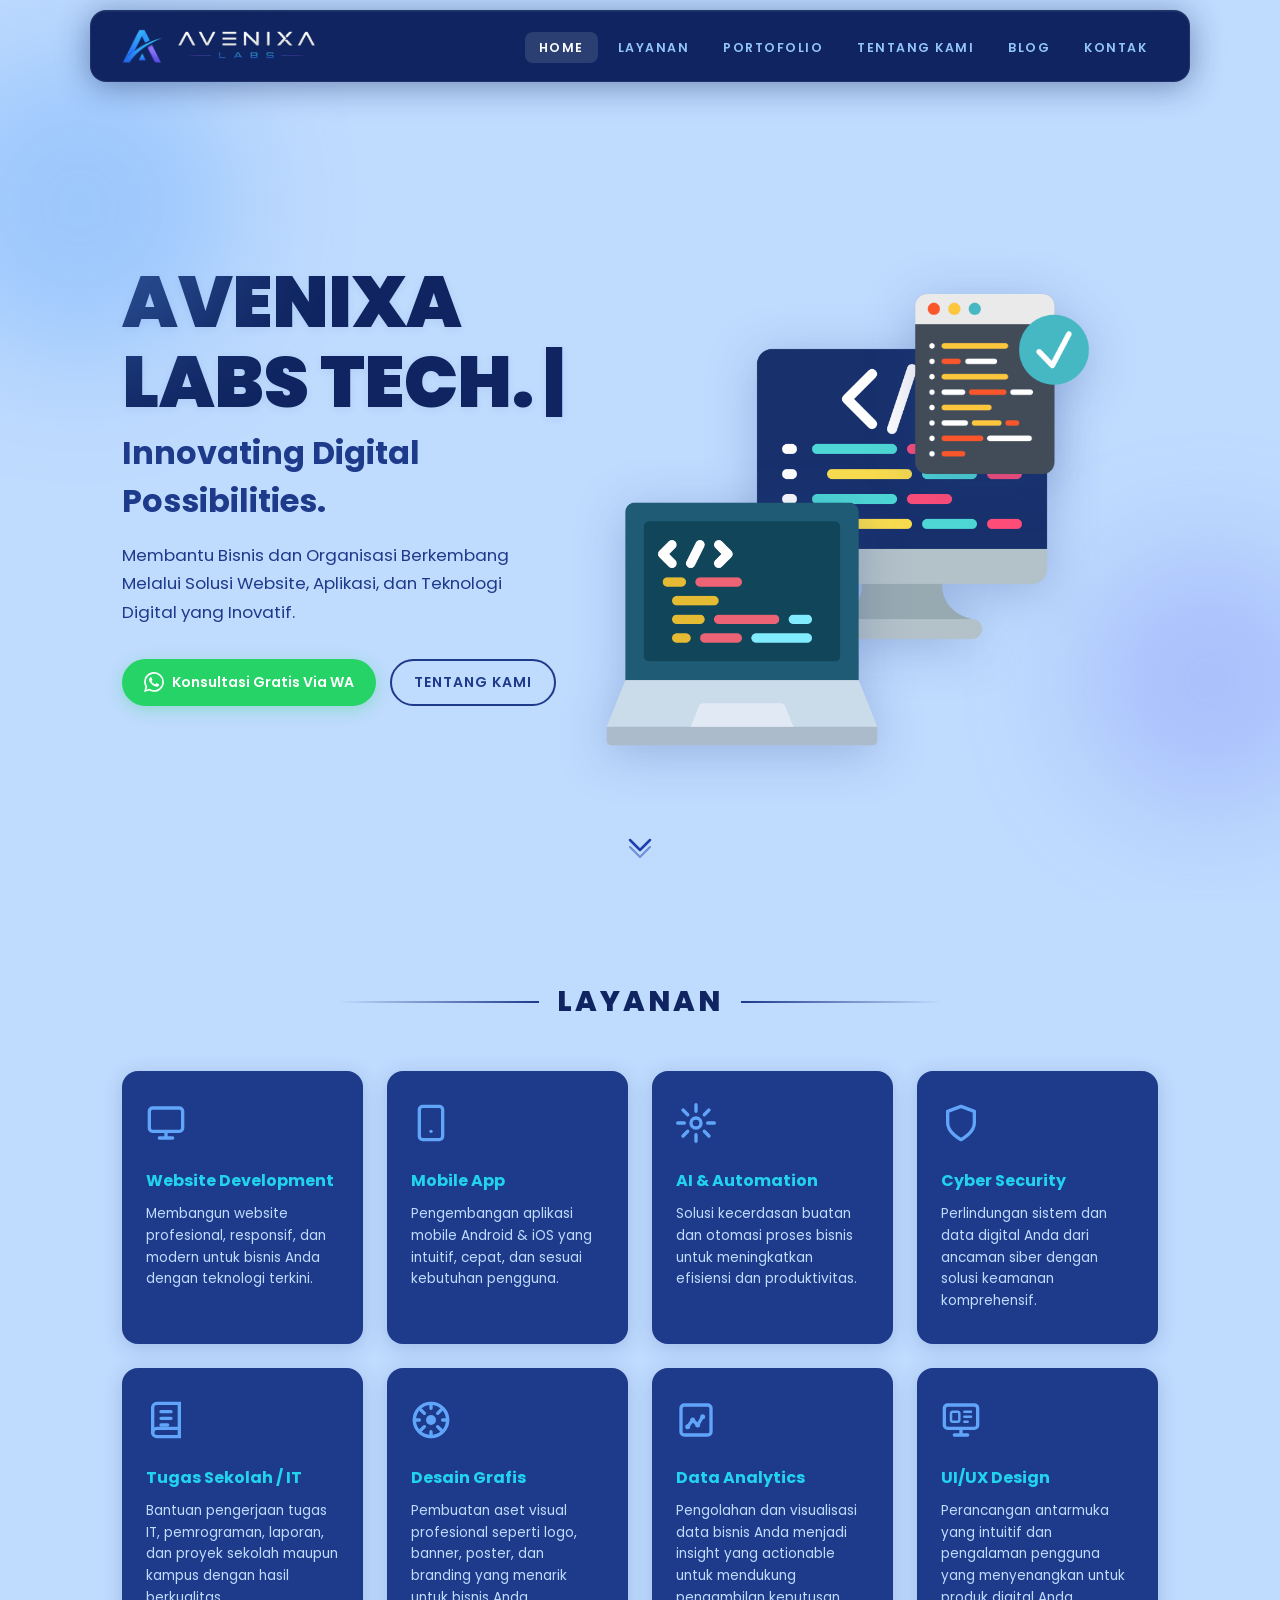
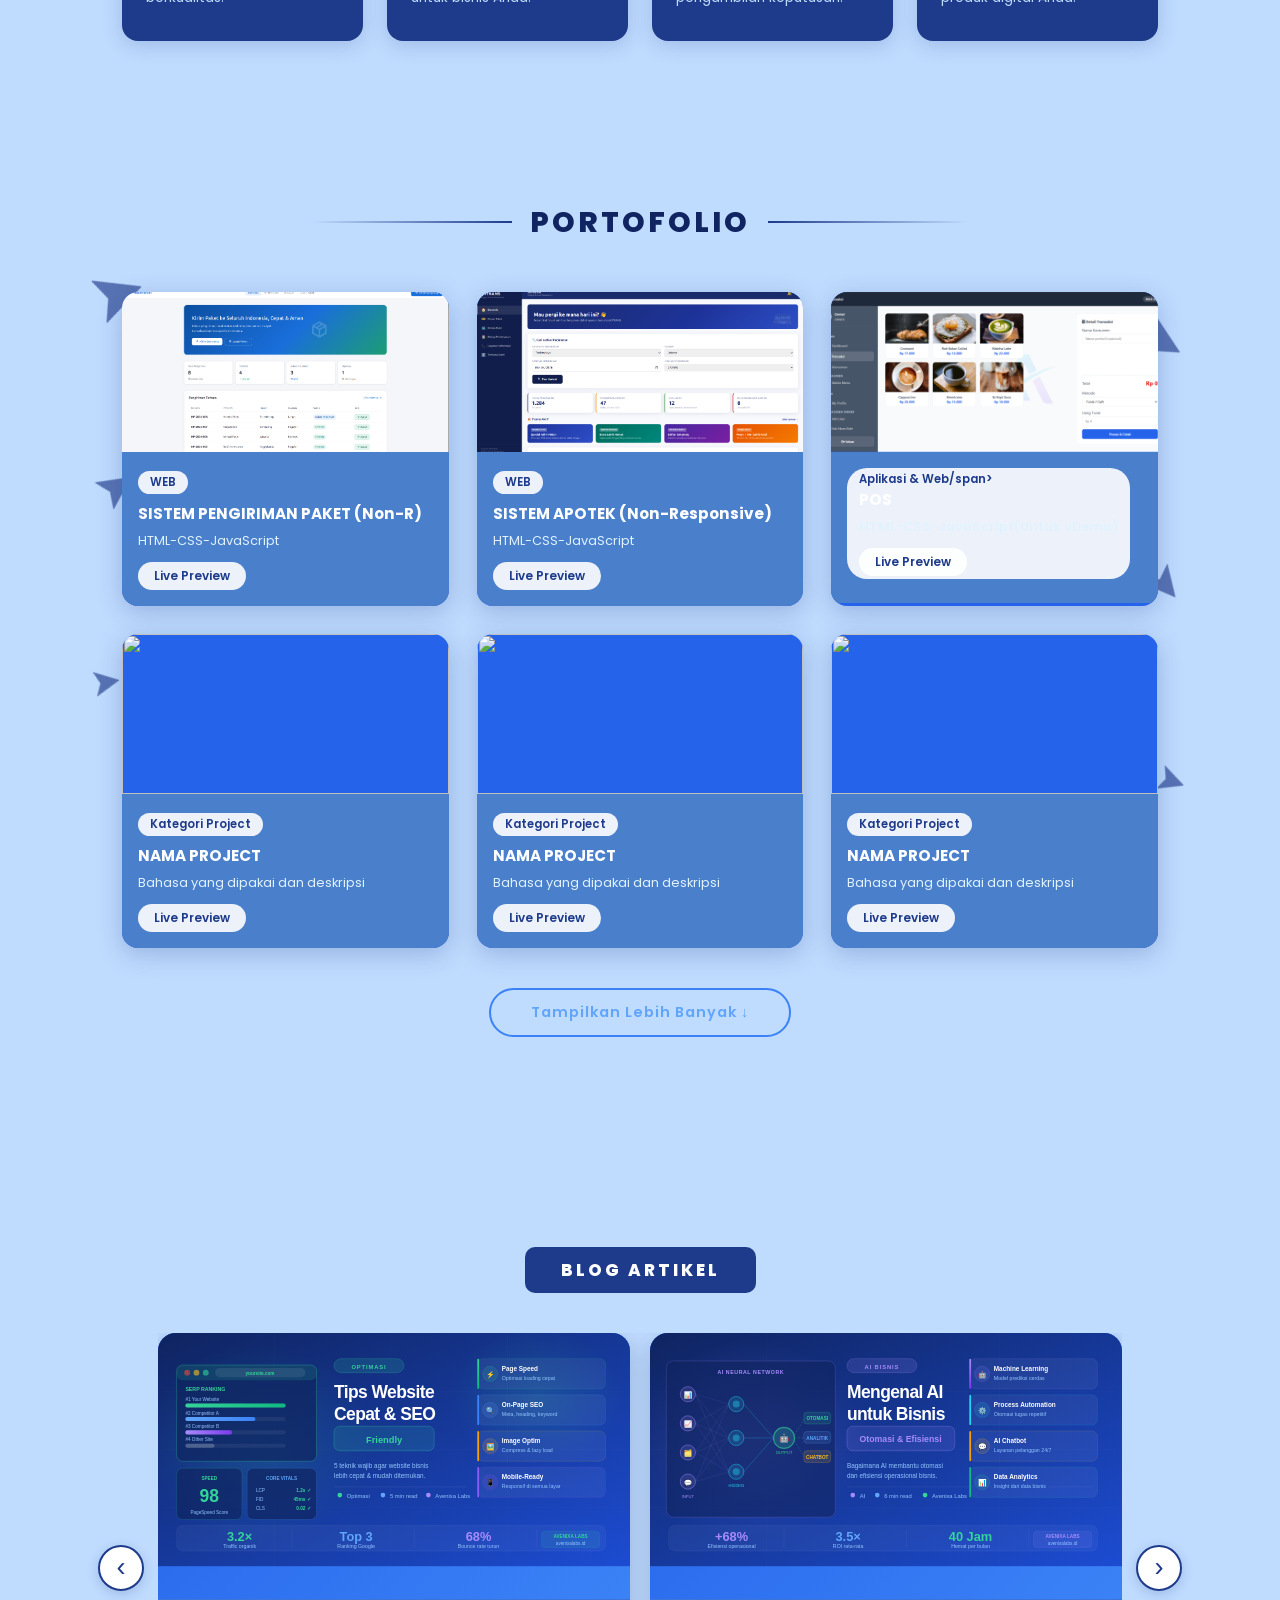
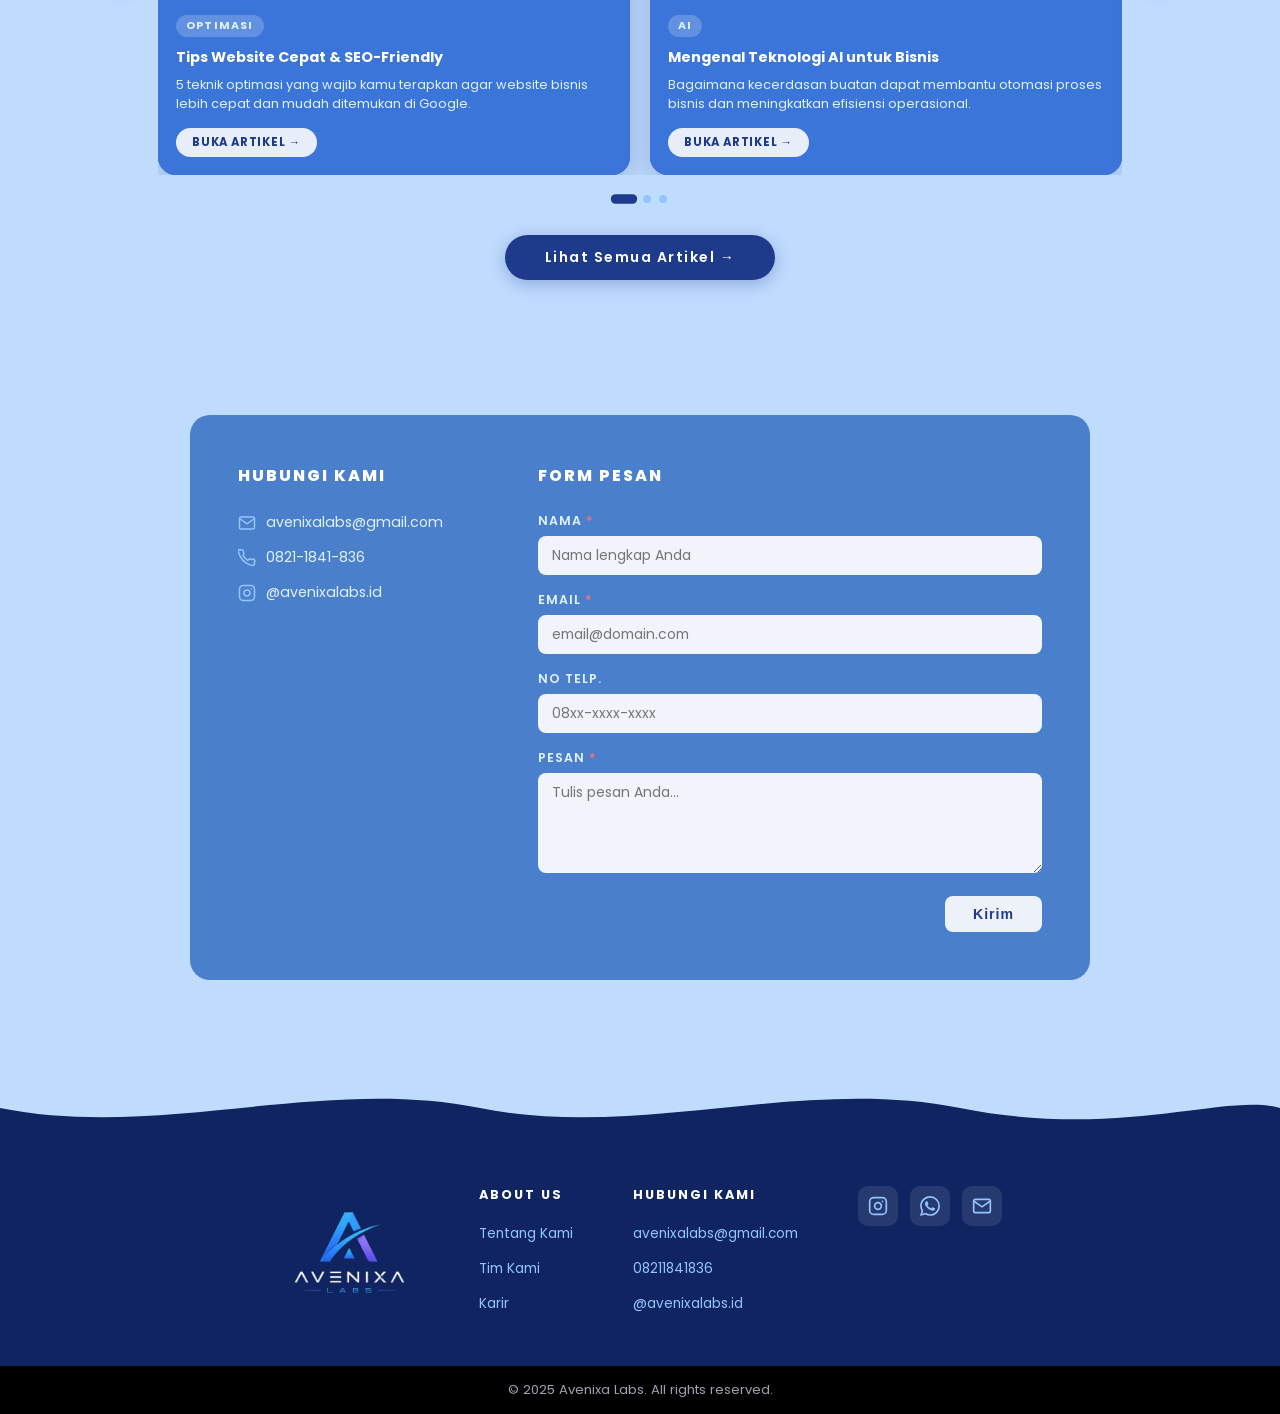
==== commit d56c1283: "Update index.html" ====
--- a/index.html
+++ b/index.html
@@ -5,11 +5,12 @@
   <meta charset="UTF-8" />
   <meta name="viewport" content="width=device-width, initial-scale=1.0" />
   <title>Avenixa Labs - Innovating Digital Possibilities</title>
+  <link rel="shortcut icon" href="favicon.ico" type="image/x-icon">
   <!-- ========== SEO META TAGS ========== -->
   <meta name="description"
     content="Avenixa Labs - Jasa pembuatan website, aplikasi mobile, desain UI/UX, AI & automation, cyber security, dan solusi digital inovatif untuk bisnis dan organisasi Anda." />
   <meta name="keywords"
-    content="jasa website, jasa aplikasi mobile, UI UX design, cyber security, AI automation, desain grafis, data analytics, jasa IT, avenixa labs" />
+    content="jasa website, jasa aplikasi mobile, UI UX design, cyber security, AI automation, desain grafis, data analytics, jasa IT, avenixa labs, avenixa, jasa tugas kuliah, jasa tugas, murah, jasa murah, jasa web bagus" />
   <meta name="author" content="Avenixa Labs" />
   <meta name="robots" content="index, follow" />
   <link rel="canonical" href="https://avenixa.my.id/" />
@@ -290,12 +291,12 @@
         </div>
       </div>
       <div class="porto-card">
-        <img src="assets/project3.jpg" class="porto-thumb-img" alt="" loading="lazy">
-        <div class="porto-info">
-          <span class="porto-cat">Kategori Project</span>
-          <h3>NAMA PROJECT</h3>
-          <p>Bahasa yang dipakai dan deskripsi</p>
-          <a href="#" class="btn-preview">Live Preview</a>
+        <img src="project/p3.png" class="porto-thumb-img" alt="" loading="lazy">
+        <div class="porto-info">
+          <span class="porto-cat">Aplikasi & Web/span>
+          <h3>POS</h3>
+          <p>HTML-CSS-JavaScript(Untuk vDemo)</p>
+          <a href="https://avenixa.github.io/AvePOS-Demo/" class="btn-preview">Live Preview</a>
         </div>
       </div>
       <div class="porto-card">
@@ -410,7 +411,7 @@
               <p class="blog-desc">5 teknik optimasi yang wajib kamu terapkan agar website bisnis lebih cepat dan mudah
                 ditemukan di Google.</p>
               <div class="blog-footer">
-                <a href="pages/TipsWebsiteCepat&SEO-Friendly/index.html" class="btn-artikel">BUKA ARTIKEL →</a>
+                <a href="pages/TipsWebsiteCepatSEO-Friendly/index.html" class="btn-artikel">BUKA ARTIKEL →</a>
               </div>
             </div>
           </div>
--- a/style.css
+++ b/style.css
@@ -700,7 +700,7 @@
 ============================== */
 .blog {
   background: transparent;
-  padding: 80px 0;
+  padding: 55px 0;
 }
 
 /* Header */
@@ -1565,4 +1565,4 @@
   background: var(--navy-mid);
   transform: translateY(-2px);
   box-shadow: 0 8px 24px rgba(30, 58, 138, 0.45);
-}+}
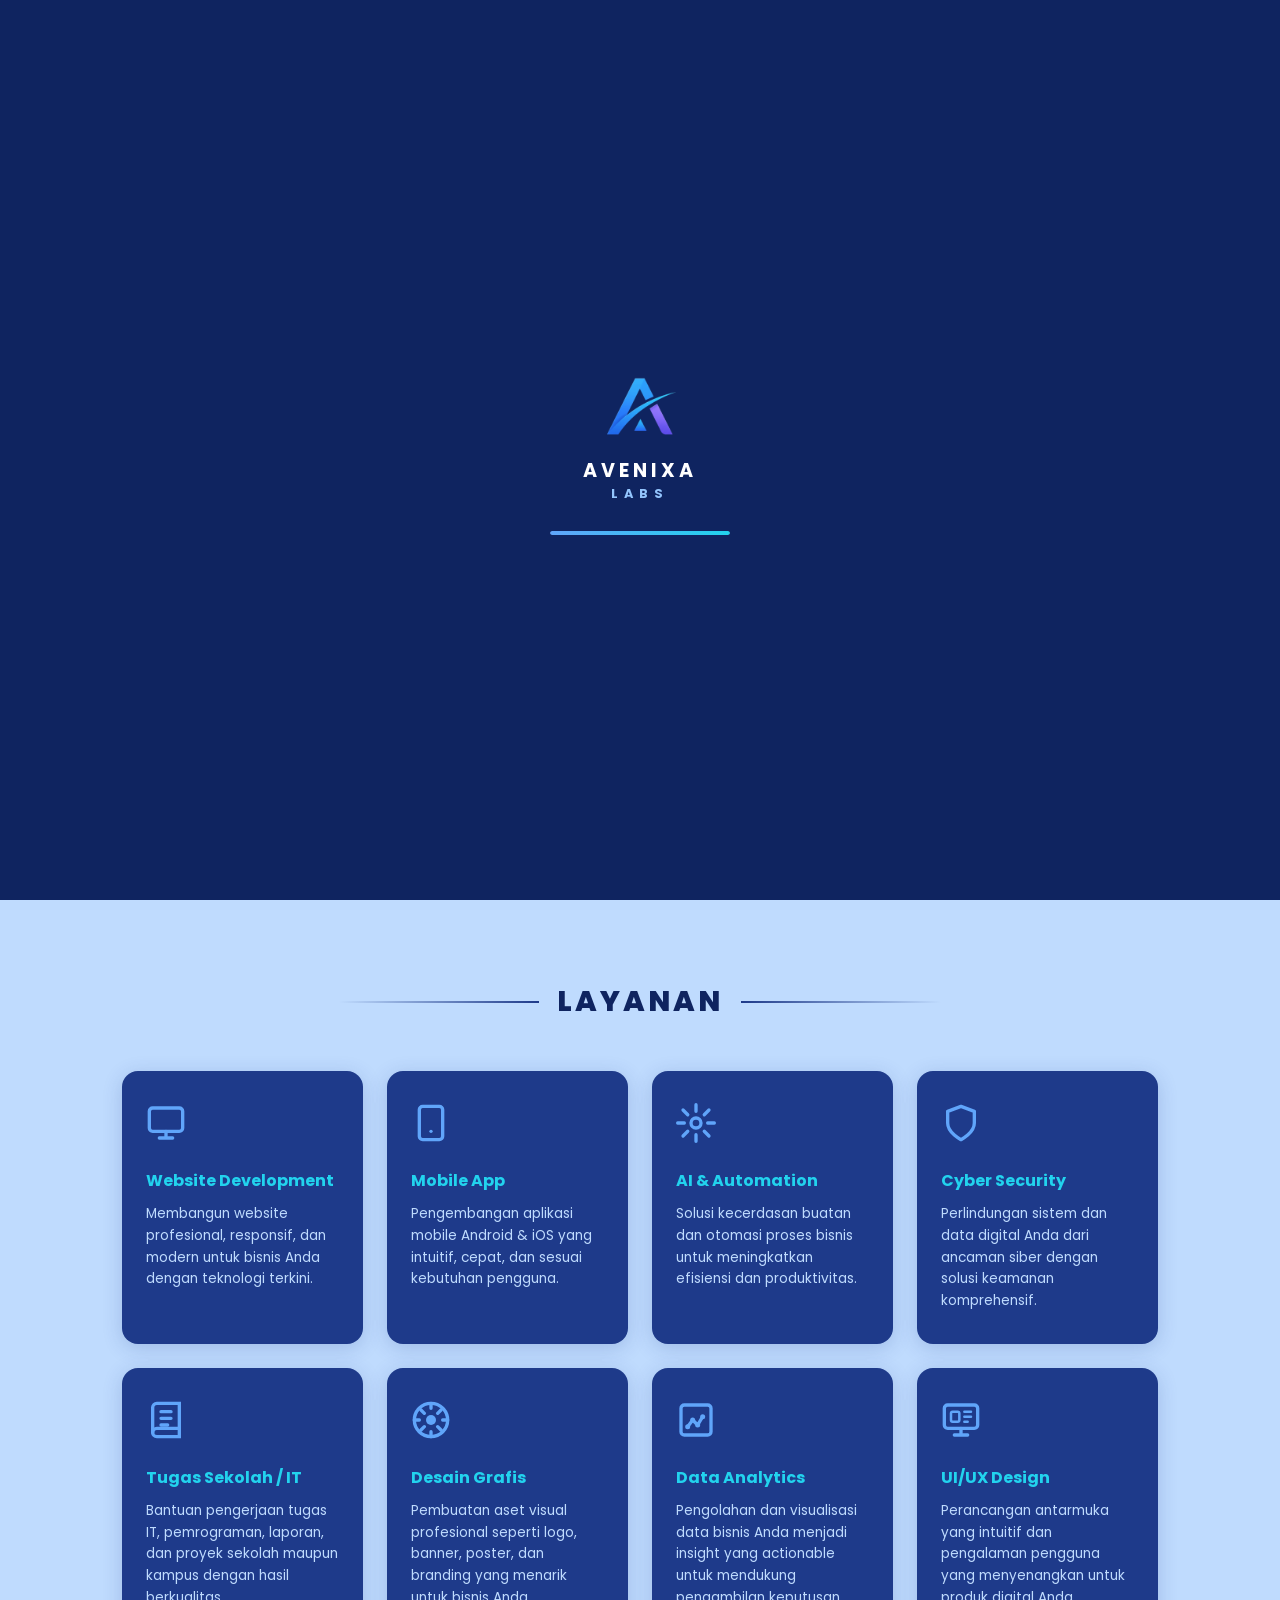
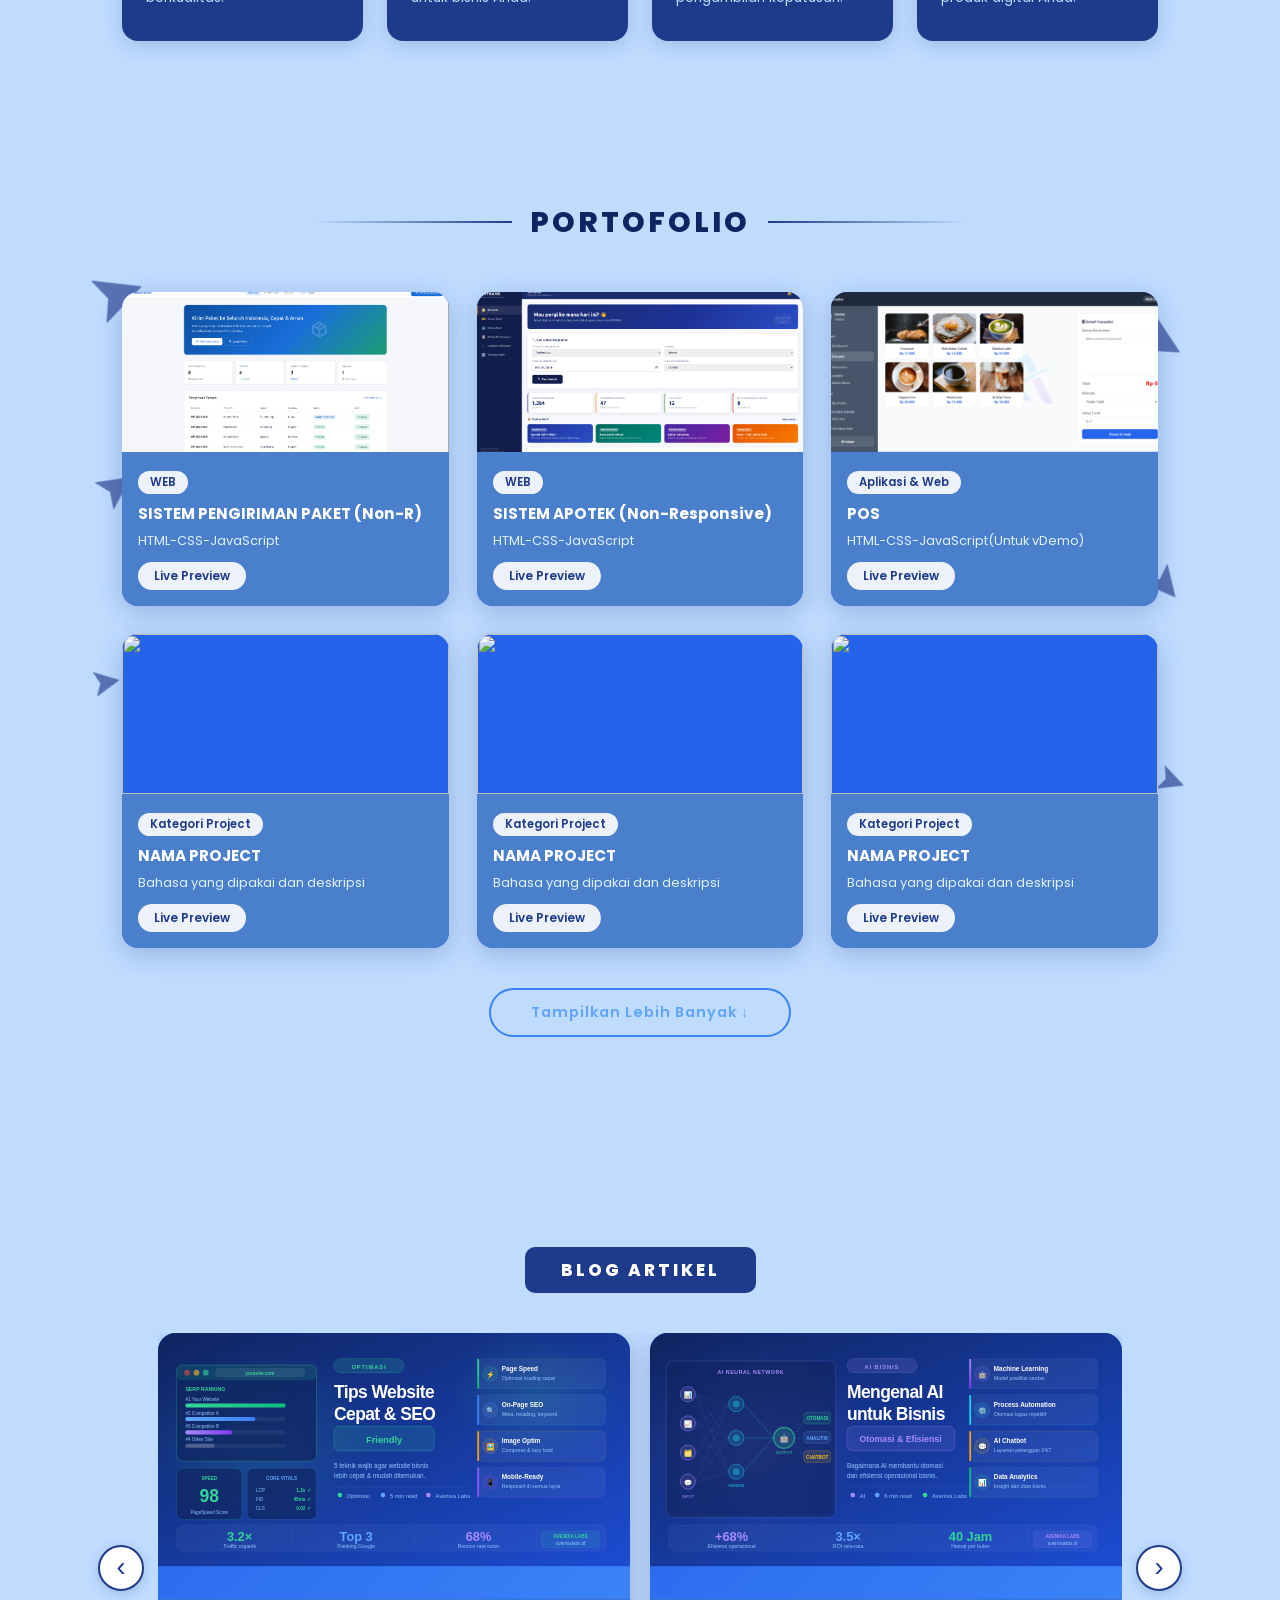
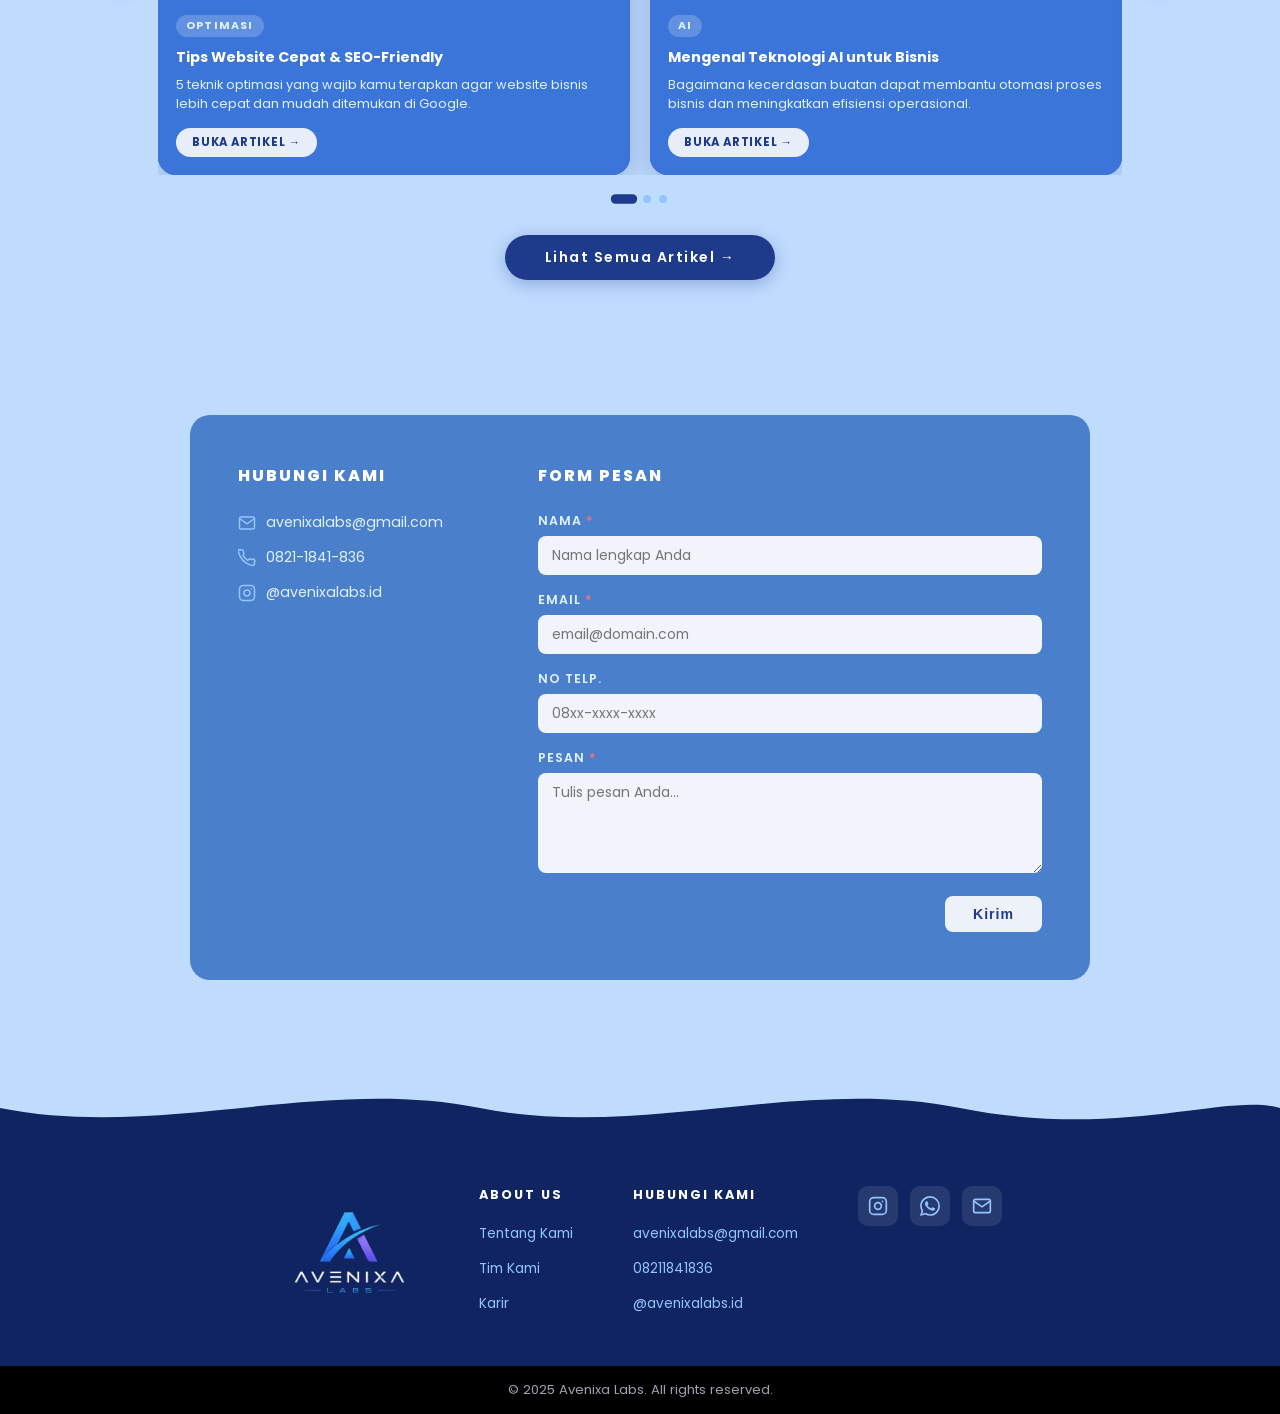
==== commit 9b2f7aa7: "Update index.html" ====
--- a/index.html
+++ b/index.html
@@ -293,7 +293,7 @@
       <div class="porto-card">
         <img src="project/p3.png" class="porto-thumb-img" alt="" loading="lazy">
         <div class="porto-info">
-          <span class="porto-cat">Aplikasi & Web/span>
+          <span class="porto-cat">Aplikasi & Web</span>
           <h3>POS</h3>
           <p>HTML-CSS-JavaScript(Untuk vDemo)</p>
           <a href="https://avenixa.github.io/AvePOS-Demo/" class="btn-preview">Live Preview</a>
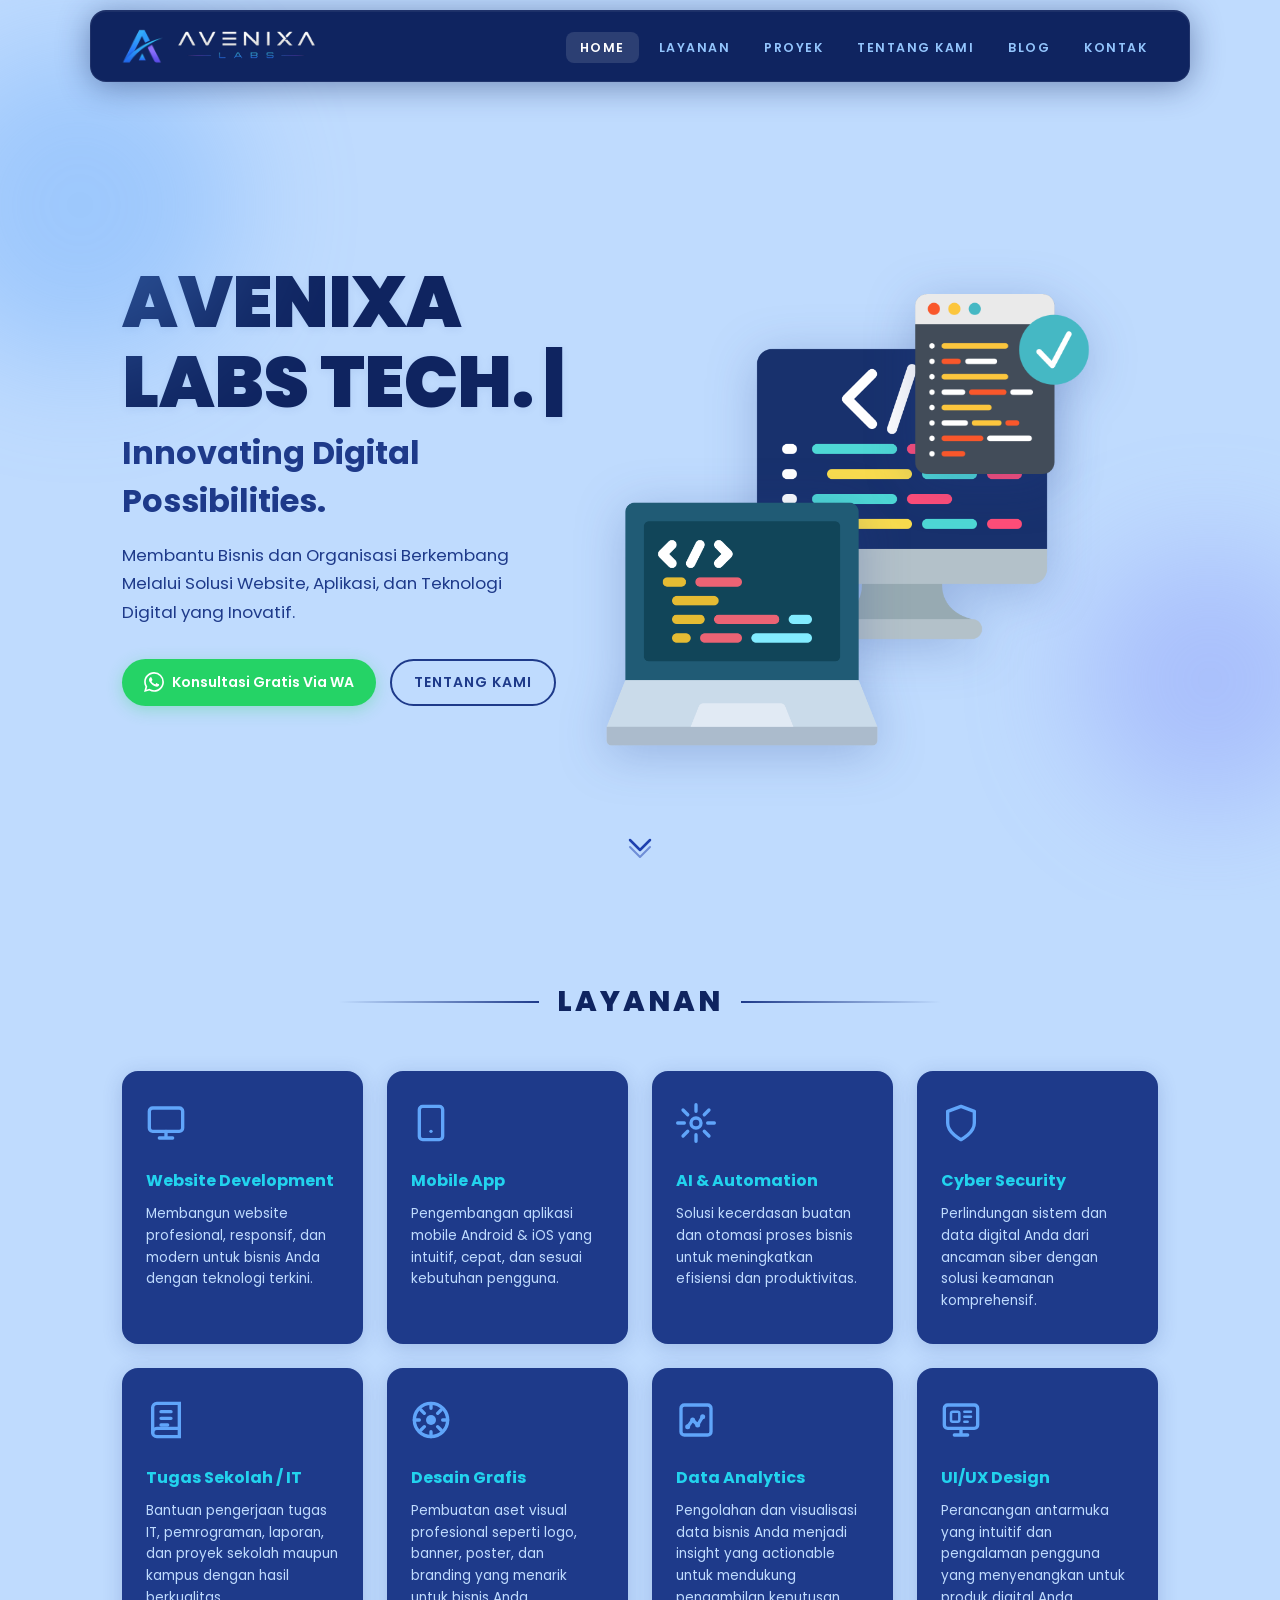
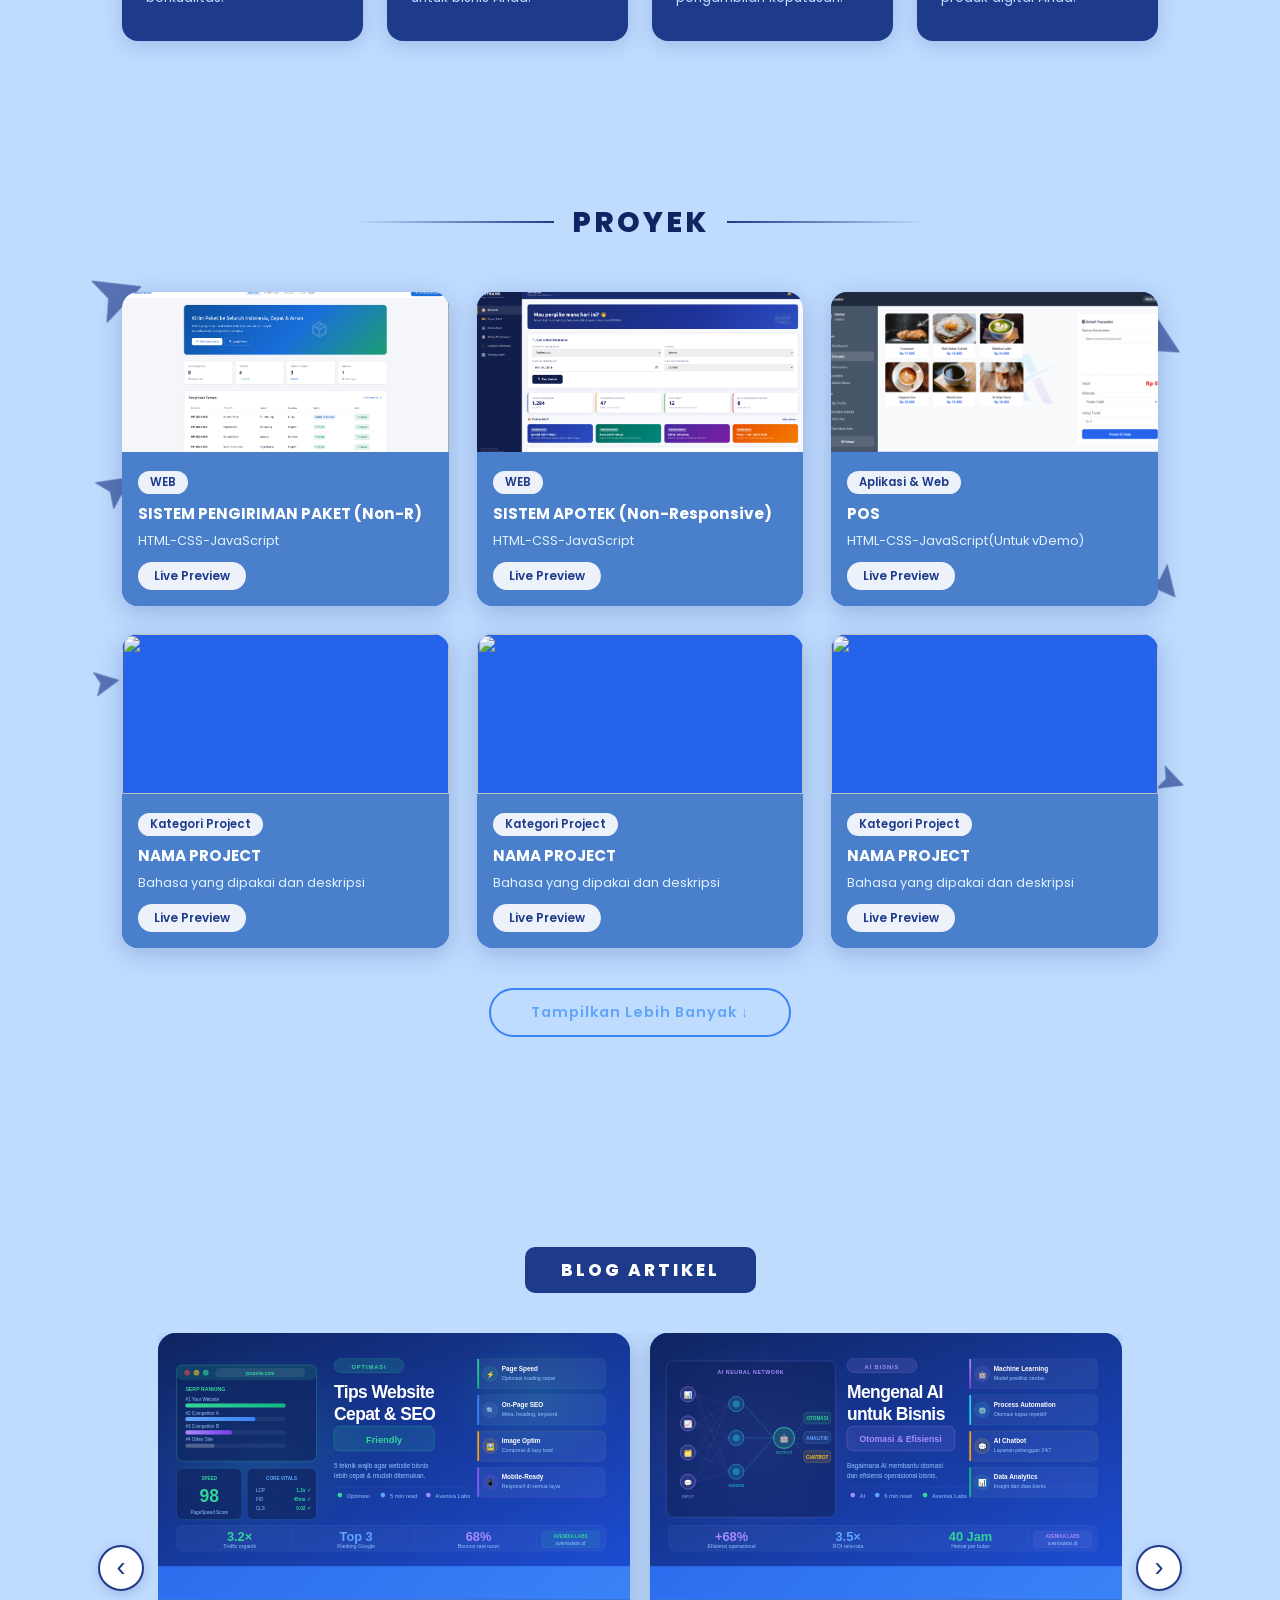
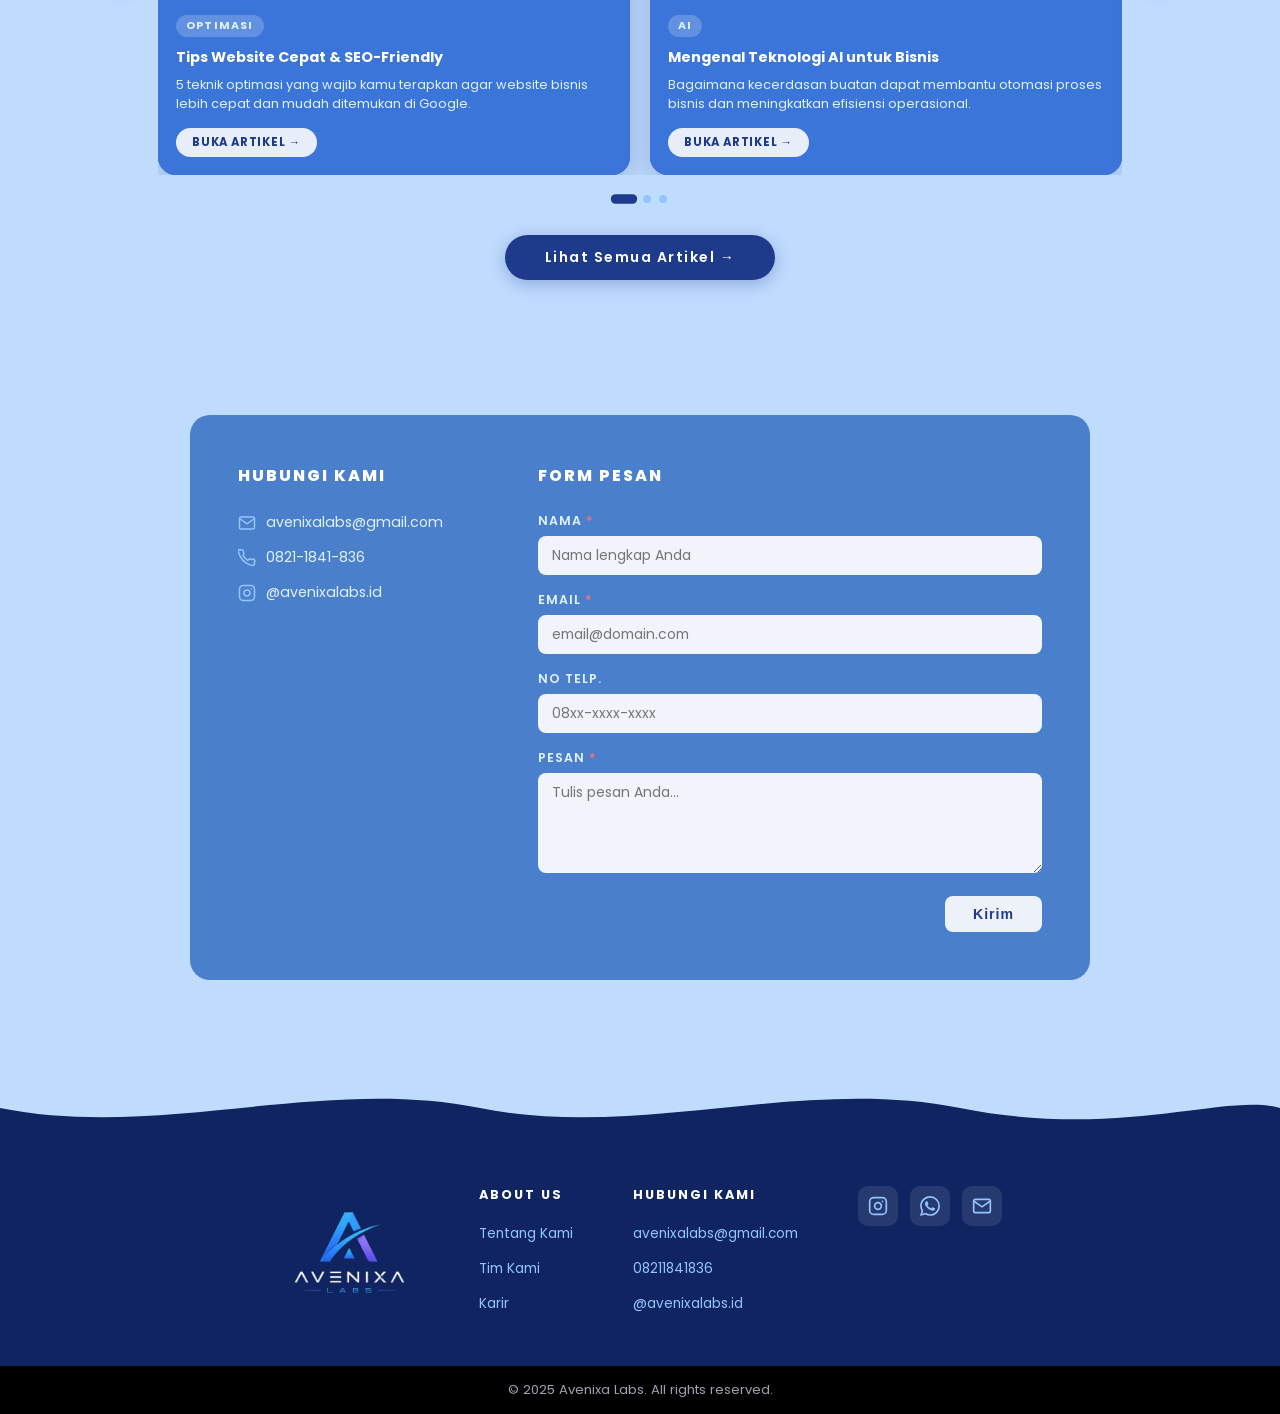
==== commit 72aed80d: "Update index.html" ====
--- a/index.html
+++ b/index.html
@@ -69,7 +69,7 @@
         <ul class="nav-links" id="navLinks">
           <li><a href="#home" class="nav-link active">HOME</a></li>
           <li><a href="#layanan" class="nav-link">LAYANAN</a></li>
-          <li><a href="#portofolio" class="nav-link">PORTOFOLIO</a></li>
+          <li><a href="#portofolio" class="nav-link">PROYEK</a></li>
           <li><a href="tentang.html" class="nav-link">TENTANG KAMI</a></li>
           <li><a href="#blog" class="nav-link">BLOG</a></li>
           <li><a href="#kontak" class="nav-link">KONTAK</a></li>
@@ -267,7 +267,7 @@
 
     <div class="section-header">
       <div class="section-line"></div>
-      <h2>PORTOFOLIO</h2>
+      <h2>PROYEK</h2>
       <div class="section-line"></div>
     </div>
 
